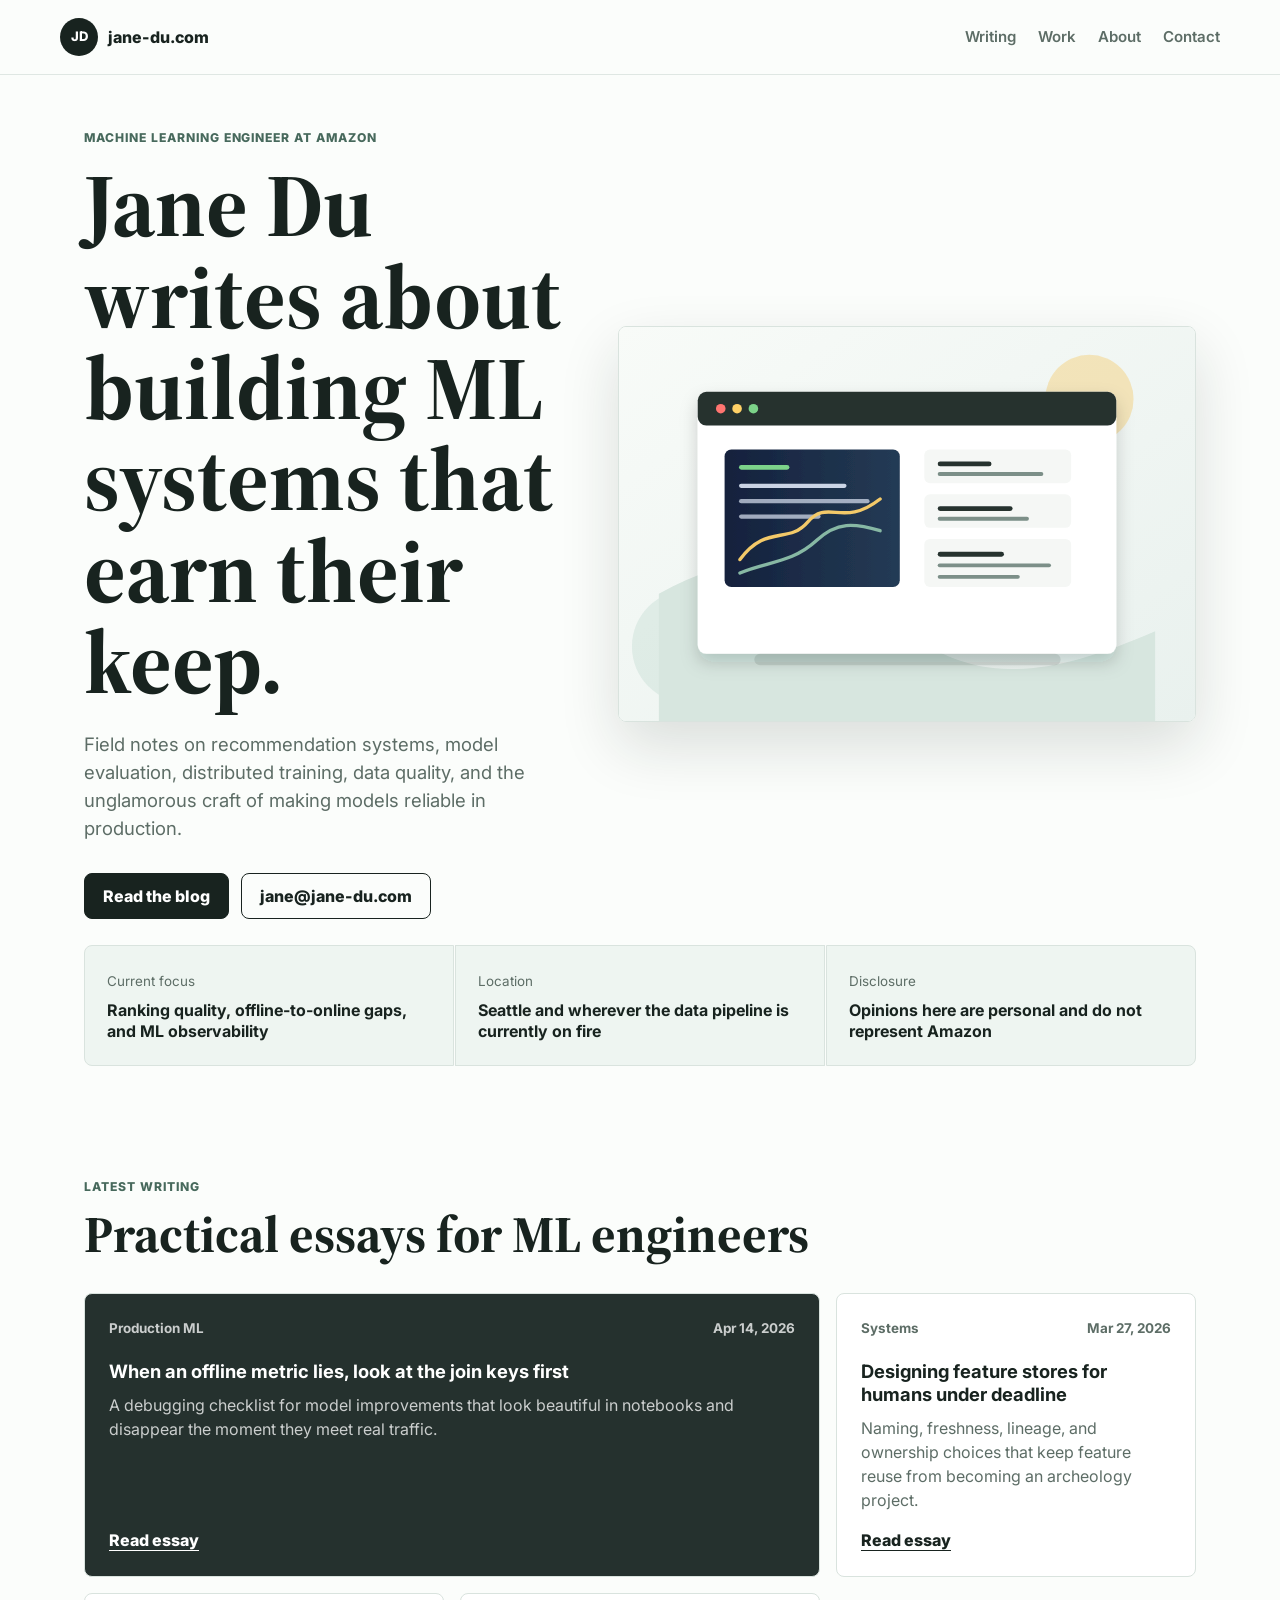
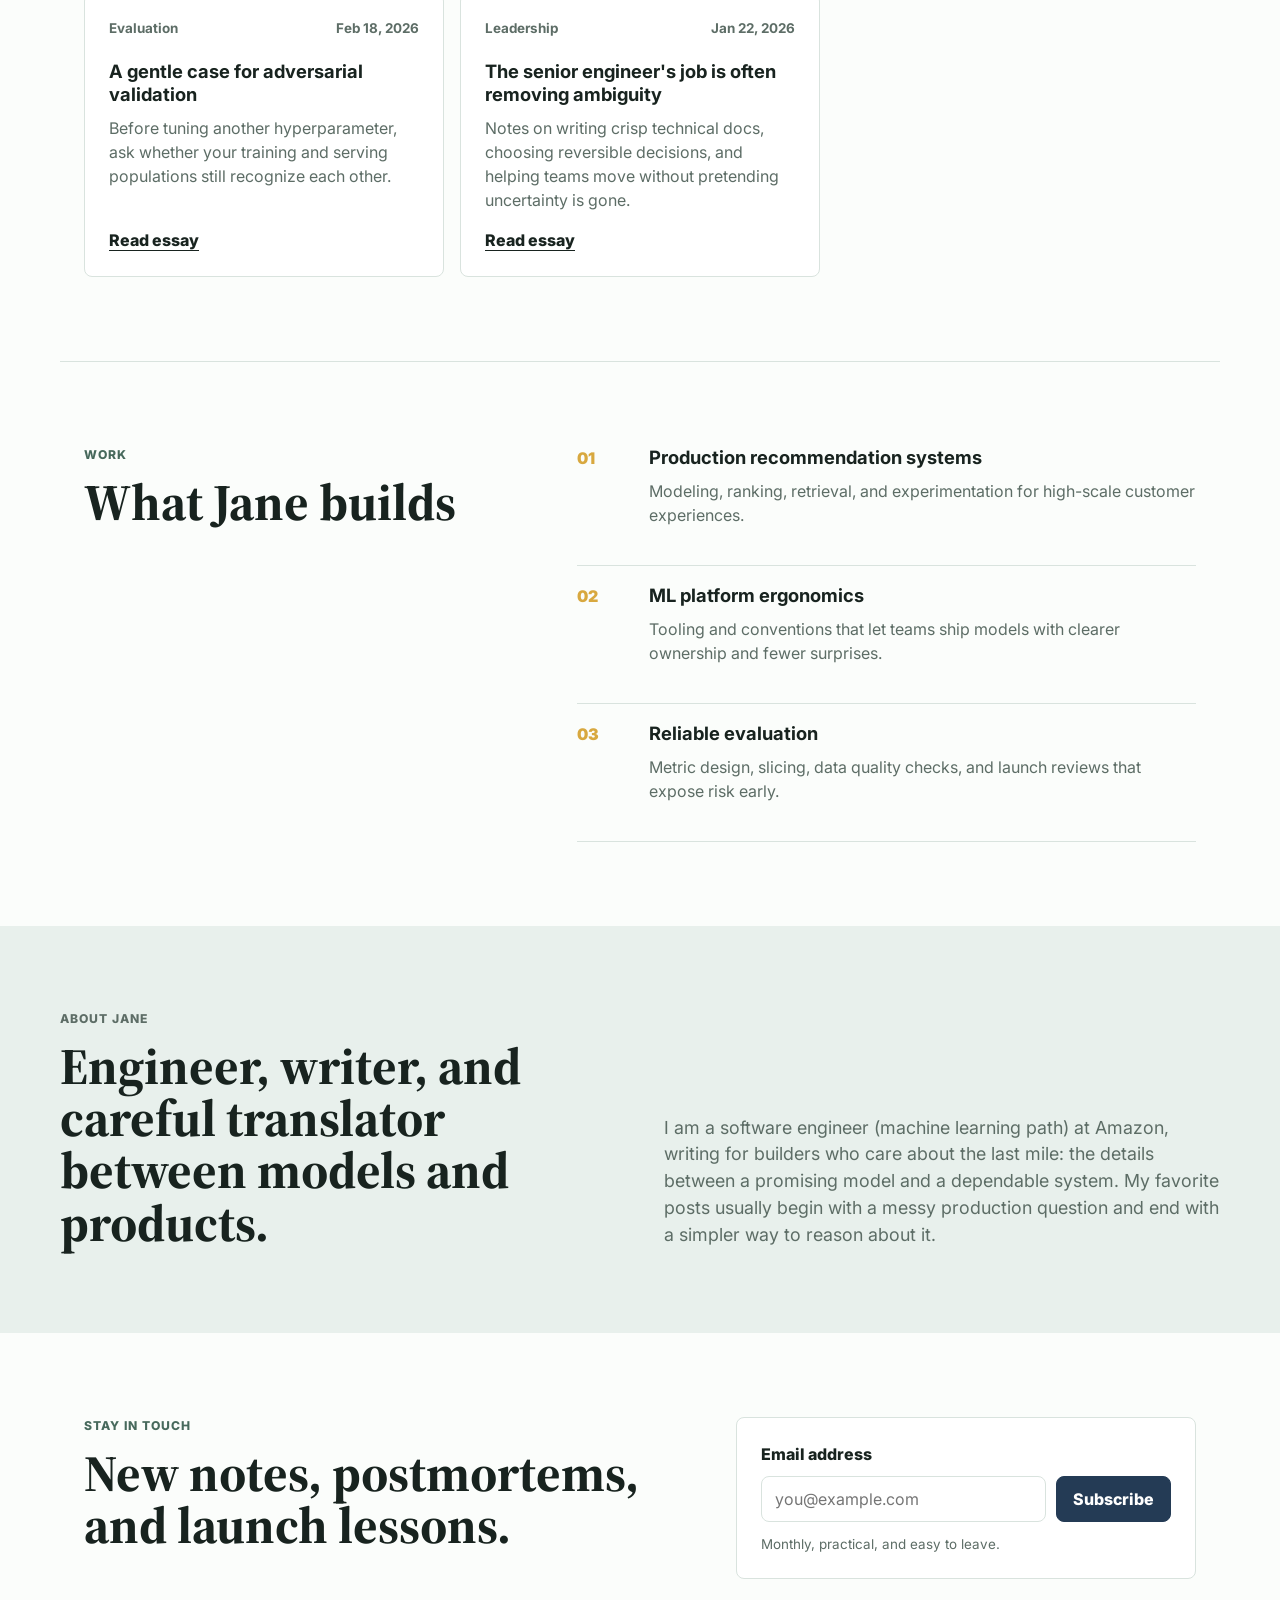
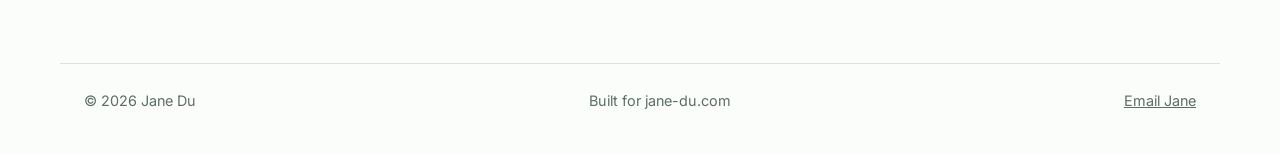
==== index.html @ 2779fc5e "Create Jane Du personal website" ====
<!doctype html>
<html lang="en">
  <head>
    <meta charset="utf-8" />
    <meta name="viewport" content="width=device-width, initial-scale=1" />
    <title>Jane Du | Machine Learning Engineering Notes</title>
    <meta
      name="description"
      content="Jane Du's personal website and blog on machine learning engineering, production systems, and applied AI at Amazon."
    />
    <link rel="preconnect" href="https://fonts.googleapis.com" />
    <link rel="preconnect" href="https://fonts.gstatic.com" crossorigin />
    <link
      href="https://fonts.googleapis.com/css2?family=Inter:wght@400;500;600;700;800&family=Source+Serif+4:opsz,wght@8..60,500;8..60,700&display=swap"
      rel="stylesheet"
    />
    <link rel="stylesheet" href="styles.css" />
  </head>
  <body>
    <header class="site-header">
      <a class="brand" href="index.html" aria-label="jane-du.com home">
        <span class="brand-mark">JD</span>
        <span>jane-du.com</span>
      </a>
      <nav class="site-nav" aria-label="Primary navigation">
        <a href="writing.html">Writing</a>
        <a href="work.html">Work</a>
        <a href="about.html">About</a>
        <a href="#contact">Contact</a>
      </nav>
    </header>

    <main id="top">
      <section class="hero">
        <div class="hero-copy">
          <p class="eyebrow">Machine learning engineer at Amazon</p>
          <h1>Jane Du writes about building ML systems that earn their keep.</h1>
          <p class="lede">
            Field notes on recommendation systems, model evaluation, distributed training,
            data quality, and the unglamorous craft of making models reliable in production.
          </p>
          <div class="hero-actions" aria-label="Primary actions">
            <a class="button primary" href="writing.html">Read the blog</a>
            <a class="button secondary" href="mailto:jane@jane-du.com">jane@jane-du.com</a>
          </div>
        </div>
        <figure class="hero-visual" aria-label="Machine learning workspace">
          <img src="assets/profile-lab.svg" alt="Illustrated machine learning workspace with charts and code" />
        </figure>
      </section>

      <section class="status-strip" aria-label="Current focus areas">
        <article>
          <span>Current focus</span>
          <strong>Ranking quality, offline-to-online gaps, and ML observability</strong>
        </article>
        <article>
          <span>Location</span>
          <strong>Seattle and wherever the data pipeline is currently on fire</strong>
        </article>
        <article>
          <span>Disclosure</span>
          <strong>Opinions here are personal and do not represent Amazon</strong>
        </article>
      </section>

      <section id="writing" class="section">
        <div class="section-heading">
          <p class="eyebrow">Latest writing</p>
          <h2>Practical essays for ML engineers</h2>
        </div>
        <div class="post-grid">
          <article class="post-card featured">
            <div class="post-meta">
              <span>Production ML</span>
              <time datetime="2026-04-14">Apr 14, 2026</time>
            </div>
            <h3>When an offline metric lies, look at the join keys first</h3>
            <p>
              A debugging checklist for model improvements that look beautiful in notebooks
              and disappear the moment they meet real traffic.
            </p>
            <a href="posts/offline-metric-join-keys.html" aria-label="Read When an offline metric lies, look at the join keys first">Read essay</a>
          </article>
          <article class="post-card">
            <div class="post-meta">
              <span>Systems</span>
              <time datetime="2026-03-27">Mar 27, 2026</time>
            </div>
            <h3>Designing feature stores for humans under deadline</h3>
            <p>
              Naming, freshness, lineage, and ownership choices that keep feature reuse from
              becoming an archeology project.
            </p>
            <a href="posts/feature-stores-for-humans.html">Read essay</a>
          </article>
          <article class="post-card">
            <div class="post-meta">
              <span>Evaluation</span>
              <time datetime="2026-02-18">Feb 18, 2026</time>
            </div>
            <h3>A gentle case for adversarial validation</h3>
            <p>
              Before tuning another hyperparameter, ask whether your training and serving
              populations still recognize each other.
            </p>
            <a href="posts/adversarial-validation.html">Read essay</a>
          </article>
          <article class="post-card">
            <div class="post-meta">
              <span>Leadership</span>
              <time datetime="2026-01-22">Jan 22, 2026</time>
            </div>
            <h3>The senior engineer's job is often removing ambiguity</h3>
            <p>
              Notes on writing crisp technical docs, choosing reversible decisions, and
              helping teams move without pretending uncertainty is gone.
            </p>
            <a href="posts/removing-ambiguity.html">Read essay</a>
          </article>
        </div>
      </section>

      <section id="work" class="section split">
        <div class="section-heading">
          <p class="eyebrow">Work</p>
          <h2>What Jane builds</h2>
        </div>
        <div class="work-list">
          <article>
            <span>01</span>
            <div>
              <h3>Production recommendation systems</h3>
              <p>Modeling, ranking, retrieval, and experimentation for high-scale customer experiences.</p>
            </div>
          </article>
          <article>
            <span>02</span>
            <div>
              <h3>ML platform ergonomics</h3>
              <p>Tooling and conventions that let teams ship models with clearer ownership and fewer surprises.</p>
            </div>
          </article>
          <article>
            <span>03</span>
            <div>
              <h3>Reliable evaluation</h3>
              <p>Metric design, slicing, data quality checks, and launch reviews that expose risk early.</p>
            </div>
          </article>
        </div>
      </section>

      <section id="about" class="section about-band">
        <div>
          <p class="eyebrow">About Jane</p>
          <h2>Engineer, writer, and careful translator between models and products.</h2>
        </div>
        <p>
          I am a software engineer (machine learning path) at Amazon, writing for builders
          who care about the last mile: the details between a promising model and a
          dependable system. My favorite posts usually begin with a messy production
          question and end with a simpler way to reason about it.
        </p>
      </section>

      <section id="contact" class="section contact-section">
        <div>
          <p class="eyebrow">Stay in touch</p>
          <h2>New notes, postmortems, and launch lessons.</h2>
        </div>
        <form class="subscribe-form" aria-label="Subscribe to Jane Du's blog">
          <label for="email">Email address</label>
          <div>
            <input id="email" name="email" type="email" placeholder="you@example.com" required />
            <button type="submit">Subscribe</button>
          </div>
          <p class="form-note">Monthly, practical, and easy to leave.</p>
        </form>
      </section>
    </main>

    <footer class="site-footer">
      <span>&copy; 2026 Jane Du</span>
      <span>Built for jane-du.com</span>
      <a href="mailto:jane@jane-du.com">Email Jane</a>
    </footer>

    <script src="script.js"></script>
  </body>
</html>
---- styles.css ----
:root {
  --ink: #18231f;
  --muted: #5d6d66;
  --line: #d9e3de;
  --paper: #fbfdfb;
  --soft: #eef5f1;
  --mint: #87b8a4;
  --gold: #d8a83f;
  --blue: #243b55;
  --white: #ffffff;
  --max: 1160px;
}

* {
  box-sizing: border-box;
}

html {
  scroll-behavior: smooth;
}

body {
  margin: 0;
  color: var(--ink);
  background: var(--paper);
  font-family: "Inter", system-ui, -apple-system, BlinkMacSystemFont, "Segoe UI", sans-serif;
  line-height: 1.5;
}

a {
  color: inherit;
}

.site-header {
  position: sticky;
  top: 0;
  z-index: 10;
  display: flex;
  align-items: center;
  justify-content: space-between;
  gap: 24px;
  padding: 18px max(24px, calc((100vw - var(--max)) / 2));
  background: rgba(251, 253, 251, 0.9);
  border-bottom: 1px solid rgba(217, 227, 222, 0.8);
  backdrop-filter: blur(16px);
}

.brand,
.site-nav,
.hero-actions,
.post-meta,
.site-footer {
  display: flex;
  align-items: center;
}

.brand {
  gap: 10px;
  font-weight: 800;
  text-decoration: none;
}

.brand-mark {
  display: grid;
  width: 38px;
  height: 38px;
  place-items: center;
  border-radius: 50%;
  color: var(--white);
  background: var(--ink);
  font-size: 0.82rem;
}

.site-nav {
  gap: 22px;
  color: var(--muted);
  font-size: 0.94rem;
  font-weight: 600;
}

.site-nav a {
  text-decoration: none;
}

.site-nav a:hover {
  color: var(--ink);
}

.site-nav a.active {
  color: var(--ink);
}

.hero {
  display: grid;
  grid-template-columns: minmax(0, 0.92fr) minmax(360px, 1.08fr);
  gap: 42px;
  align-items: center;
  max-width: var(--max);
  min-height: calc(100vh - 72px);
  margin: 0 auto;
  padding: 54px 24px 42px;
}

.eyebrow {
  margin: 0 0 12px;
  color: #47695c;
  font-size: 0.76rem;
  font-weight: 800;
  letter-spacing: 0.08em;
  text-transform: uppercase;
}

h1,
h2,
h3,
p {
  margin-top: 0;
}

h1,
h2 {
  font-family: "Source Serif 4", Georgia, serif;
  line-height: 1.02;
}

h1 {
  max-width: 780px;
  margin-bottom: 24px;
  font-size: clamp(3.2rem, 7vw, 6.8rem);
}

h2 {
  margin-bottom: 0;
  font-size: clamp(2.1rem, 4vw, 4.3rem);
}

h3 {
  margin-bottom: 10px;
  font-size: 1.15rem;
  line-height: 1.25;
}

.lede {
  max-width: 650px;
  color: var(--muted);
  font-size: 1.16rem;
}

.hero-actions {
  flex-wrap: wrap;
  gap: 12px;
  margin-top: 30px;
}

.button {
  display: inline-flex;
  align-items: center;
  justify-content: center;
  min-height: 46px;
  padding: 0 18px;
  border: 1px solid var(--ink);
  border-radius: 8px;
  font-weight: 800;
  text-decoration: none;
}

.button.primary {
  color: var(--white);
  background: var(--ink);
}

.button.secondary {
  color: var(--ink);
  background: transparent;
}

.hero-visual {
  margin: 0;
}

.hero-visual img {
  display: block;
  width: 100%;
  border: 1px solid var(--line);
  border-radius: 8px;
  box-shadow: 0 24px 60px rgba(24, 35, 31, 0.14);
}

.status-strip {
  display: grid;
  grid-template-columns: repeat(3, 1fr);
  max-width: var(--max);
  margin: -16px auto 28px;
  padding: 0 24px;
  gap: 1px;
}

.status-strip article {
  min-height: 112px;
  padding: 22px;
  background: var(--soft);
  border: 1px solid var(--line);
}

.status-strip article:first-child {
  border-radius: 8px 0 0 8px;
}

.status-strip article:last-child {
  border-radius: 0 8px 8px 0;
}

.status-strip span,
.post-meta,
.form-note {
  color: var(--muted);
  font-size: 0.84rem;
}

.status-strip strong {
  display: block;
  margin-top: 8px;
  line-height: 1.35;
}

.section {
  max-width: var(--max);
  margin: 0 auto;
  padding: 84px 24px;
}

.section-heading {
  max-width: 760px;
  margin-bottom: 32px;
}

.post-grid {
  display: grid;
  grid-template-columns: repeat(3, 1fr);
  gap: 16px;
}

.post-card {
  display: flex;
  min-height: 270px;
  flex-direction: column;
  padding: 24px;
  background: var(--white);
  border: 1px solid var(--line);
  border-radius: 8px;
}

.post-card.featured {
  grid-column: span 2;
  background: #25312e;
  color: var(--white);
}

.post-card p {
  color: var(--muted);
}

.post-card.featured p,
.post-card.featured .post-meta {
  color: rgba(255, 255, 255, 0.76);
}

.post-meta {
  justify-content: space-between;
  gap: 12px;
  margin-bottom: 22px;
  font-weight: 700;
}

.post-card a {
  margin-top: auto;
  color: inherit;
  font-weight: 800;
  text-underline-offset: 4px;
}

.split {
  display: grid;
  grid-template-columns: 0.72fr 1fr;
  gap: 48px;
  border-top: 1px solid var(--line);
}

.work-list {
  display: grid;
  gap: 18px;
}

.work-list article {
  display: grid;
  grid-template-columns: 54px 1fr;
  gap: 18px;
  padding-bottom: 22px;
  border-bottom: 1px solid var(--line);
}

.work-list span {
  color: var(--gold);
  font-weight: 900;
}

.work-list p,
.about-band p {
  color: var(--muted);
}

.about-band {
  display: grid;
  grid-template-columns: 1fr 1fr;
  gap: 48px;
  max-width: none;
  padding-right: max(24px, calc((100vw - var(--max)) / 2));
  padding-left: max(24px, calc((100vw - var(--max)) / 2));
  background: #e8f0ec;
}

.about-band > p {
  align-self: end;
  margin-bottom: 0;
  font-size: 1.12rem;
}

.contact-section {
  display: grid;
  grid-template-columns: 1fr minmax(320px, 460px);
  gap: 48px;
  align-items: start;
}

.subscribe-form {
  padding: 24px;
  background: var(--white);
  border: 1px solid var(--line);
  border-radius: 8px;
}

.subscribe-form label {
  display: block;
  margin-bottom: 10px;
  font-weight: 800;
}

.subscribe-form div {
  display: flex;
  gap: 10px;
}

input,
button {
  min-height: 46px;
  border-radius: 8px;
  font: inherit;
}

input {
  min-width: 0;
  flex: 1;
  padding: 0 13px;
  border: 1px solid var(--line);
}

button {
  padding: 0 16px;
  color: var(--white);
  background: var(--blue);
  border: 1px solid var(--blue);
  font-weight: 800;
  cursor: pointer;
}

.form-note {
  margin: 12px 0 0;
}

.site-footer {
  justify-content: space-between;
  gap: 16px;
  max-width: var(--max);
  margin: 0 auto;
  padding: 26px 24px 42px;
  color: var(--muted);
  border-top: 1px solid var(--line);
  font-size: 0.9rem;
}

.article-page {
  max-width: 860px;
  margin: 0 auto;
  padding: 72px 24px 96px;
}

.article {
  padding-bottom: 54px;
}

.article h1 {
  margin-bottom: 18px;
  font-size: clamp(2.8rem, 6vw, 5.4rem);
}

.article h2 {
  margin: 42px 0 12px;
  font-size: clamp(1.55rem, 3vw, 2.4rem);
}

.article p {
  color: var(--muted);
  font-size: 1.08rem;
}

.article-lede {
  color: var(--ink) !important;
  font-size: 1.3rem !important;
}

.back-link {
  display: inline-block;
  margin-bottom: 34px;
  color: var(--muted);
  font-weight: 800;
  text-underline-offset: 4px;
}

.directory-page {
  max-width: var(--max);
  margin: 0 auto;
  padding: 76px 24px 104px;
}

.directory-hero {
  max-width: 820px;
  margin-bottom: 44px;
}

.directory-hero h1 {
  margin-bottom: 20px;
}

.content-list {
  display: grid;
  border-top: 1px solid var(--line);
}

.content-row {
  display: grid;
  grid-template-columns: minmax(150px, 0.35fr) minmax(220px, 0.8fr) minmax(280px, 1fr);
  gap: 24px;
  align-items: start;
  padding: 26px 0;
  border-bottom: 1px solid var(--line);
  text-decoration: none;
}

.content-row:hover strong {
  text-decoration: underline;
  text-underline-offset: 5px;
}

.content-kicker {
  color: var(--gold);
  font-size: 0.84rem;
  font-weight: 900;
}

.content-row strong {
  font-size: 1.16rem;
  line-height: 1.28;
}

.content-row span:last-child {
  color: var(--muted);
}

@media (max-width: 860px) {
  .site-header {
    position: static;
    align-items: flex-start;
    flex-direction: column;
  }

  .site-nav {
    width: 100%;
    justify-content: space-between;
    gap: 10px;
  }

  .hero,
  .split,
  .about-band,
  .contact-section {
    grid-template-columns: 1fr;
  }

  .hero {
    min-height: auto;
    padding-top: 38px;
  }

  .status-strip,
  .post-grid {
    grid-template-columns: 1fr;
  }

  .status-strip {
    margin-top: 0;
  }

  .status-strip article,
  .status-strip article:first-child,
  .status-strip article:last-child {
    border-radius: 8px;
  }

  .post-card.featured {
    grid-column: auto;
  }

  .content-row {
    grid-template-columns: 1fr;
    gap: 8px;
  }
}

@media (max-width: 560px) {
  .site-nav {
    flex-wrap: wrap;
    justify-content: flex-start;
  }

  h1 {
    font-size: 3rem;
  }

  .hero-actions,
  .subscribe-form div,
  .site-footer {
    align-items: stretch;
    flex-direction: column;
  }

  .button,
  button {
    width: 100%;
  }
}
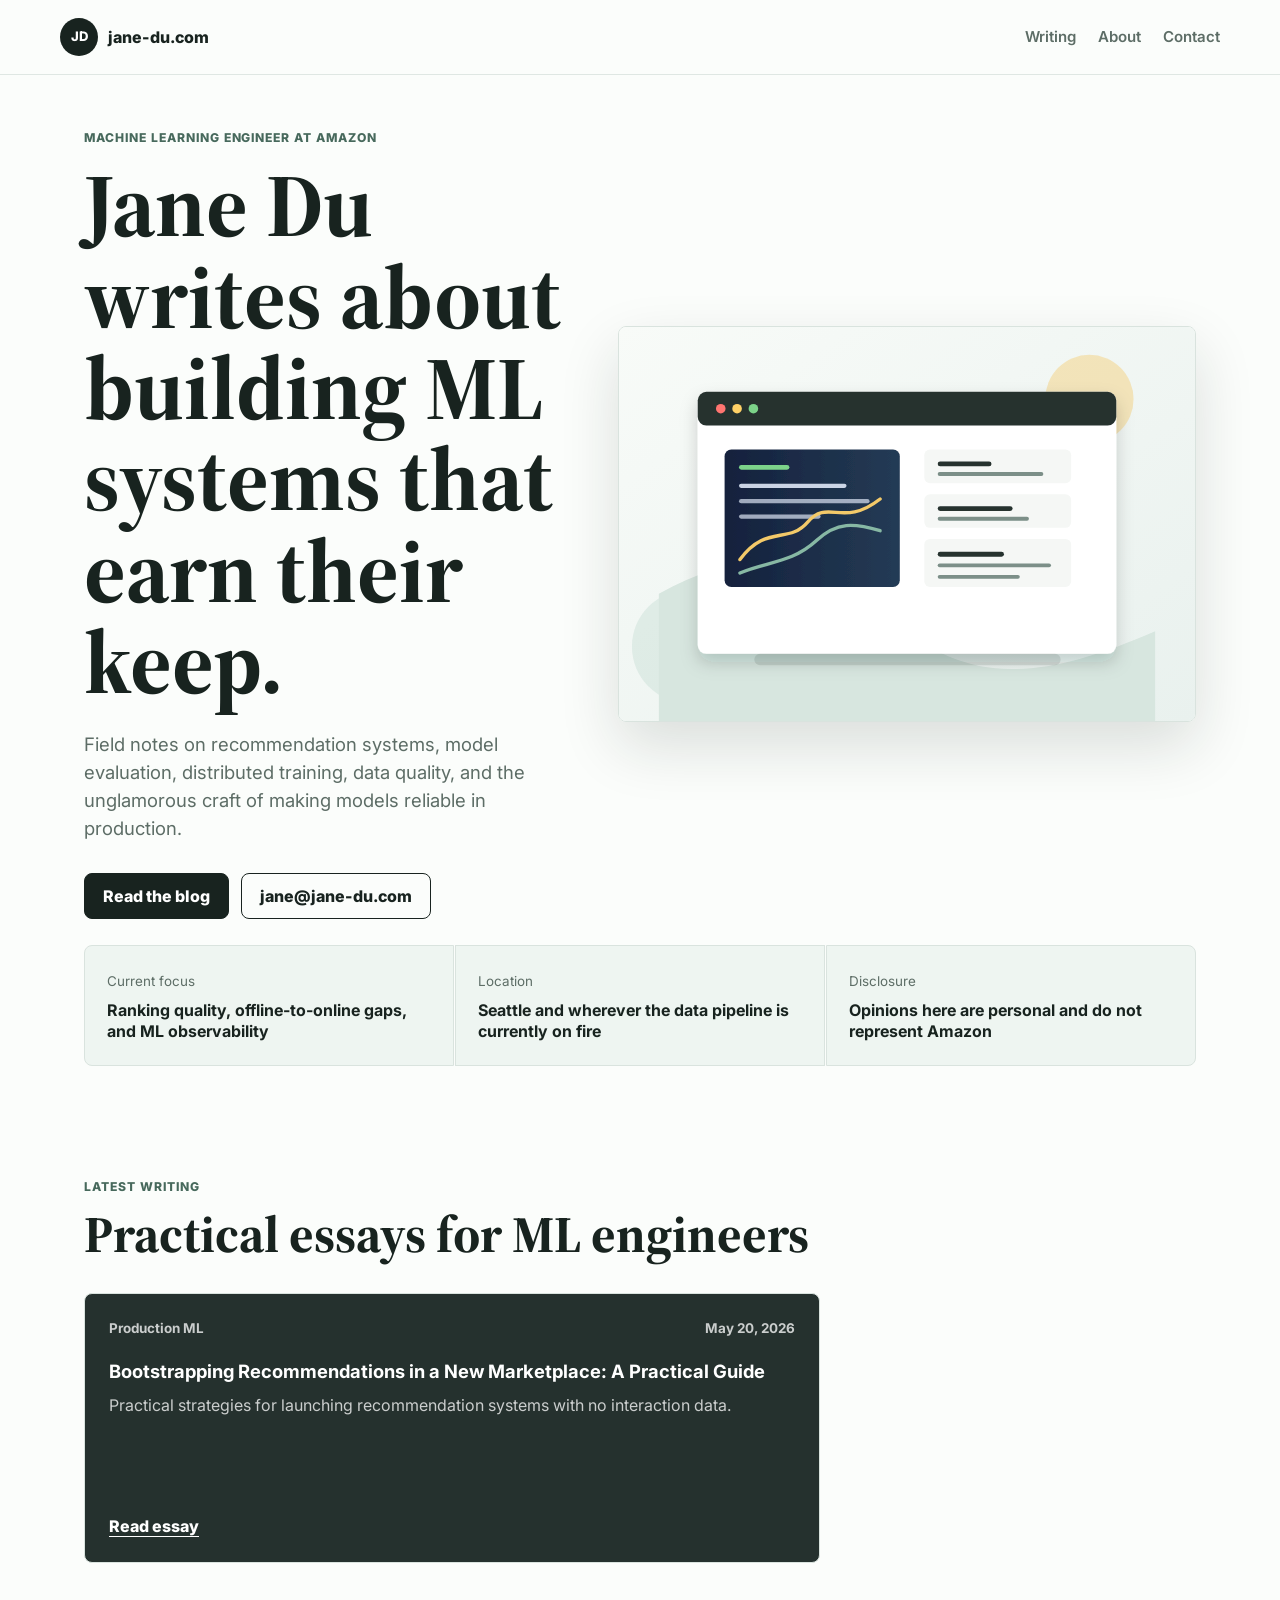
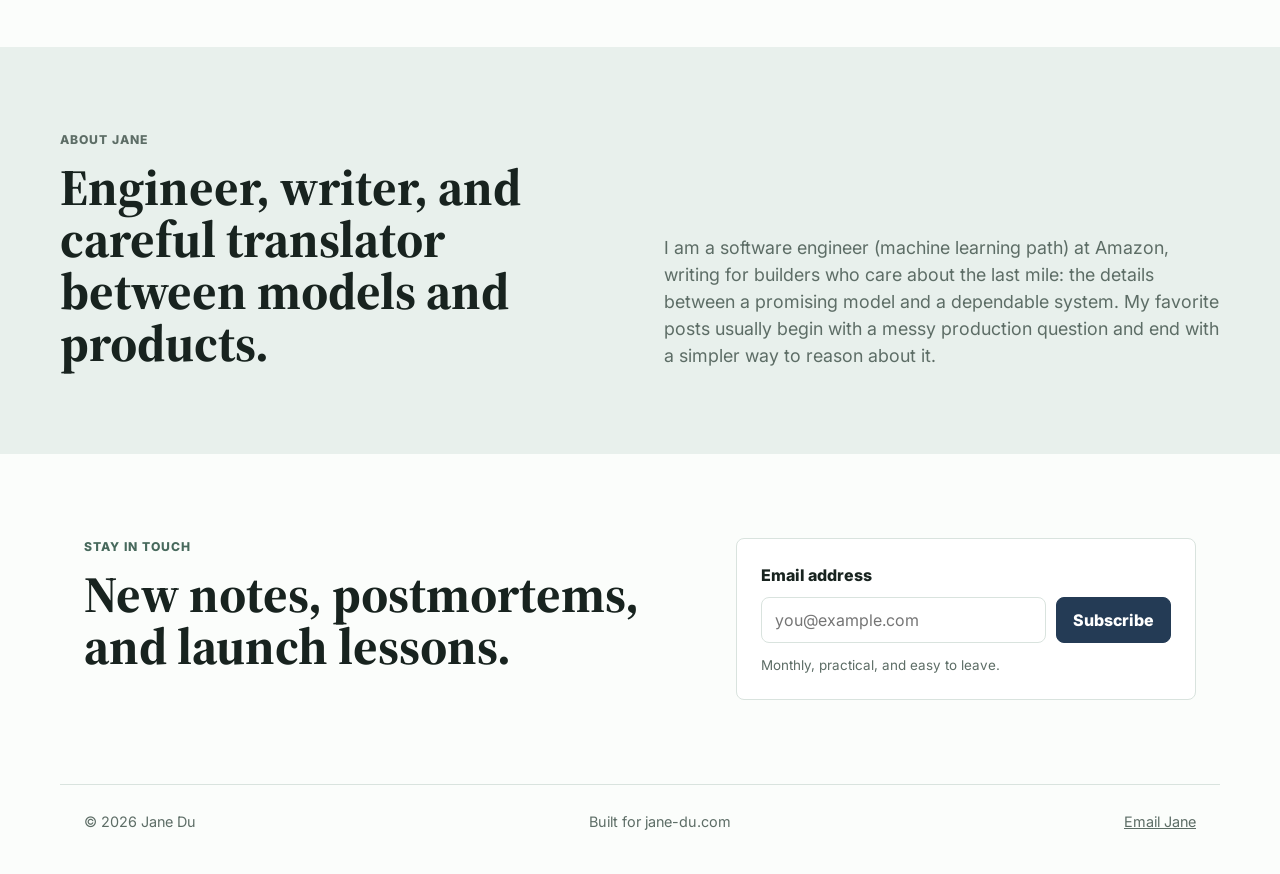
==== commit b7a13a20: "Add new blog: bootstrapping recommendations post" ====
--- a/index.html
+++ b/index.html
@@ -24,7 +24,6 @@
       </a>
       <nav class="site-nav" aria-label="Primary navigation">
         <a href="writing.html">Writing</a>
-        <a href="work.html">Work</a>
         <a href="about.html">About</a>
         <a href="#contact">Contact</a>
       </nav>
@@ -73,83 +72,17 @@
           <article class="post-card featured">
             <div class="post-meta">
               <span>Production ML</span>
-              <time datetime="2026-04-14">Apr 14, 2026</time>
+              <time datetime="2026-05-20">May 20, 2026</time>
             </div>
-            <h3>When an offline metric lies, look at the join keys first</h3>
+            <h3>Bootstrapping Recommendations in a New Marketplace: A Practical Guide</h3>
             <p>
-              A debugging checklist for model improvements that look beautiful in notebooks
-              and disappear the moment they meet real traffic.
+              Practical strategies for launching recommendation systems with no interaction data.
             </p>
-            <a href="posts/offline-metric-join-keys.html" aria-label="Read When an offline metric lies, look at the join keys first">Read essay</a>
-          </article>
-          <article class="post-card">
-            <div class="post-meta">
-              <span>Systems</span>
-              <time datetime="2026-03-27">Mar 27, 2026</time>
-            </div>
-            <h3>Designing feature stores for humans under deadline</h3>
-            <p>
-              Naming, freshness, lineage, and ownership choices that keep feature reuse from
-              becoming an archeology project.
-            </p>
-            <a href="posts/feature-stores-for-humans.html">Read essay</a>
-          </article>
-          <article class="post-card">
-            <div class="post-meta">
-              <span>Evaluation</span>
-              <time datetime="2026-02-18">Feb 18, 2026</time>
-            </div>
-            <h3>A gentle case for adversarial validation</h3>
-            <p>
-              Before tuning another hyperparameter, ask whether your training and serving
-              populations still recognize each other.
-            </p>
-            <a href="posts/adversarial-validation.html">Read essay</a>
-          </article>
-          <article class="post-card">
-            <div class="post-meta">
-              <span>Leadership</span>
-              <time datetime="2026-01-22">Jan 22, 2026</time>
-            </div>
-            <h3>The senior engineer's job is often removing ambiguity</h3>
-            <p>
-              Notes on writing crisp technical docs, choosing reversible decisions, and
-              helping teams move without pretending uncertainty is gone.
-            </p>
-            <a href="posts/removing-ambiguity.html">Read essay</a>
+            <a href="posts/bootstrapping-recommendations-new-marketplace.html">Read essay</a>
           </article>
         </div>
       </section>
 
-      <section id="work" class="section split">
-        <div class="section-heading">
-          <p class="eyebrow">Work</p>
-          <h2>What Jane builds</h2>
-        </div>
-        <div class="work-list">
-          <article>
-            <span>01</span>
-            <div>
-              <h3>Production recommendation systems</h3>
-              <p>Modeling, ranking, retrieval, and experimentation for high-scale customer experiences.</p>
-            </div>
-          </article>
-          <article>
-            <span>02</span>
-            <div>
-              <h3>ML platform ergonomics</h3>
-              <p>Tooling and conventions that let teams ship models with clearer ownership and fewer surprises.</p>
-            </div>
-          </article>
-          <article>
-            <span>03</span>
-            <div>
-              <h3>Reliable evaluation</h3>
-              <p>Metric design, slicing, data quality checks, and launch reviews that expose risk early.</p>
-            </div>
-          </article>
-        </div>
-      </section>
 
       <section id="about" class="section about-band">
         <div>
--- a/styles.css
+++ b/styles.css
@@ -351,17 +351,30 @@
 }
 
 input,
-button {
+button,
+textarea {
   min-height: 46px;
   border-radius: 8px;
   font: inherit;
 }
 
-input {
+input,
+textarea {
   min-width: 0;
-  flex: 1;
   padding: 0 13px;
   border: 1px solid var(--line);
+}
+
+input {
+  flex: 1;
+}
+
+textarea {
+  width: 100%;
+  min-height: 220px;
+  padding-top: 12px;
+  line-height: 1.45;
+  resize: vertical;
 }
 
 button {
@@ -476,6 +489,71 @@
   color: var(--muted);
 }
 
+.new-blog-button {
+  margin-top: 24px;
+}
+
+.blog-editor,
+.draft-reader {
+  margin-bottom: 34px;
+  padding: 24px;
+  background: var(--white);
+  border: 1px solid var(--line);
+  border-radius: 8px;
+}
+
+.blog-form {
+  display: grid;
+  gap: 18px;
+}
+
+.blog-form label {
+  display: grid;
+  gap: 8px;
+  font-weight: 800;
+}
+
+.form-grid {
+  display: grid;
+  grid-template-columns: repeat(2, minmax(0, 1fr));
+  gap: 16px;
+}
+
+.editor-actions {
+  display: flex;
+  flex-wrap: wrap;
+  gap: 10px;
+}
+
+.draft-row {
+  width: 100%;
+  color: inherit;
+  background: transparent;
+  border: 0;
+  border-bottom: 1px solid var(--line);
+  border-radius: 0;
+  cursor: pointer;
+  font: inherit;
+  text-align: left;
+}
+
+.draft-row:first-child {
+  border-top: 1px solid var(--line);
+}
+
+.draft-reader h2 {
+  margin-bottom: 10px;
+}
+
+.draft-reader p {
+  color: var(--muted);
+}
+
+.draft-body {
+  margin-top: 24px;
+  white-space: pre-wrap;
+}
+
 @media (max-width: 860px) {
   .site-header {
     position: static;
@@ -524,6 +602,10 @@
     grid-template-columns: 1fr;
     gap: 8px;
   }
+
+  .form-grid {
+    grid-template-columns: 1fr;
+  }
 }
 
 @media (max-width: 560px) {
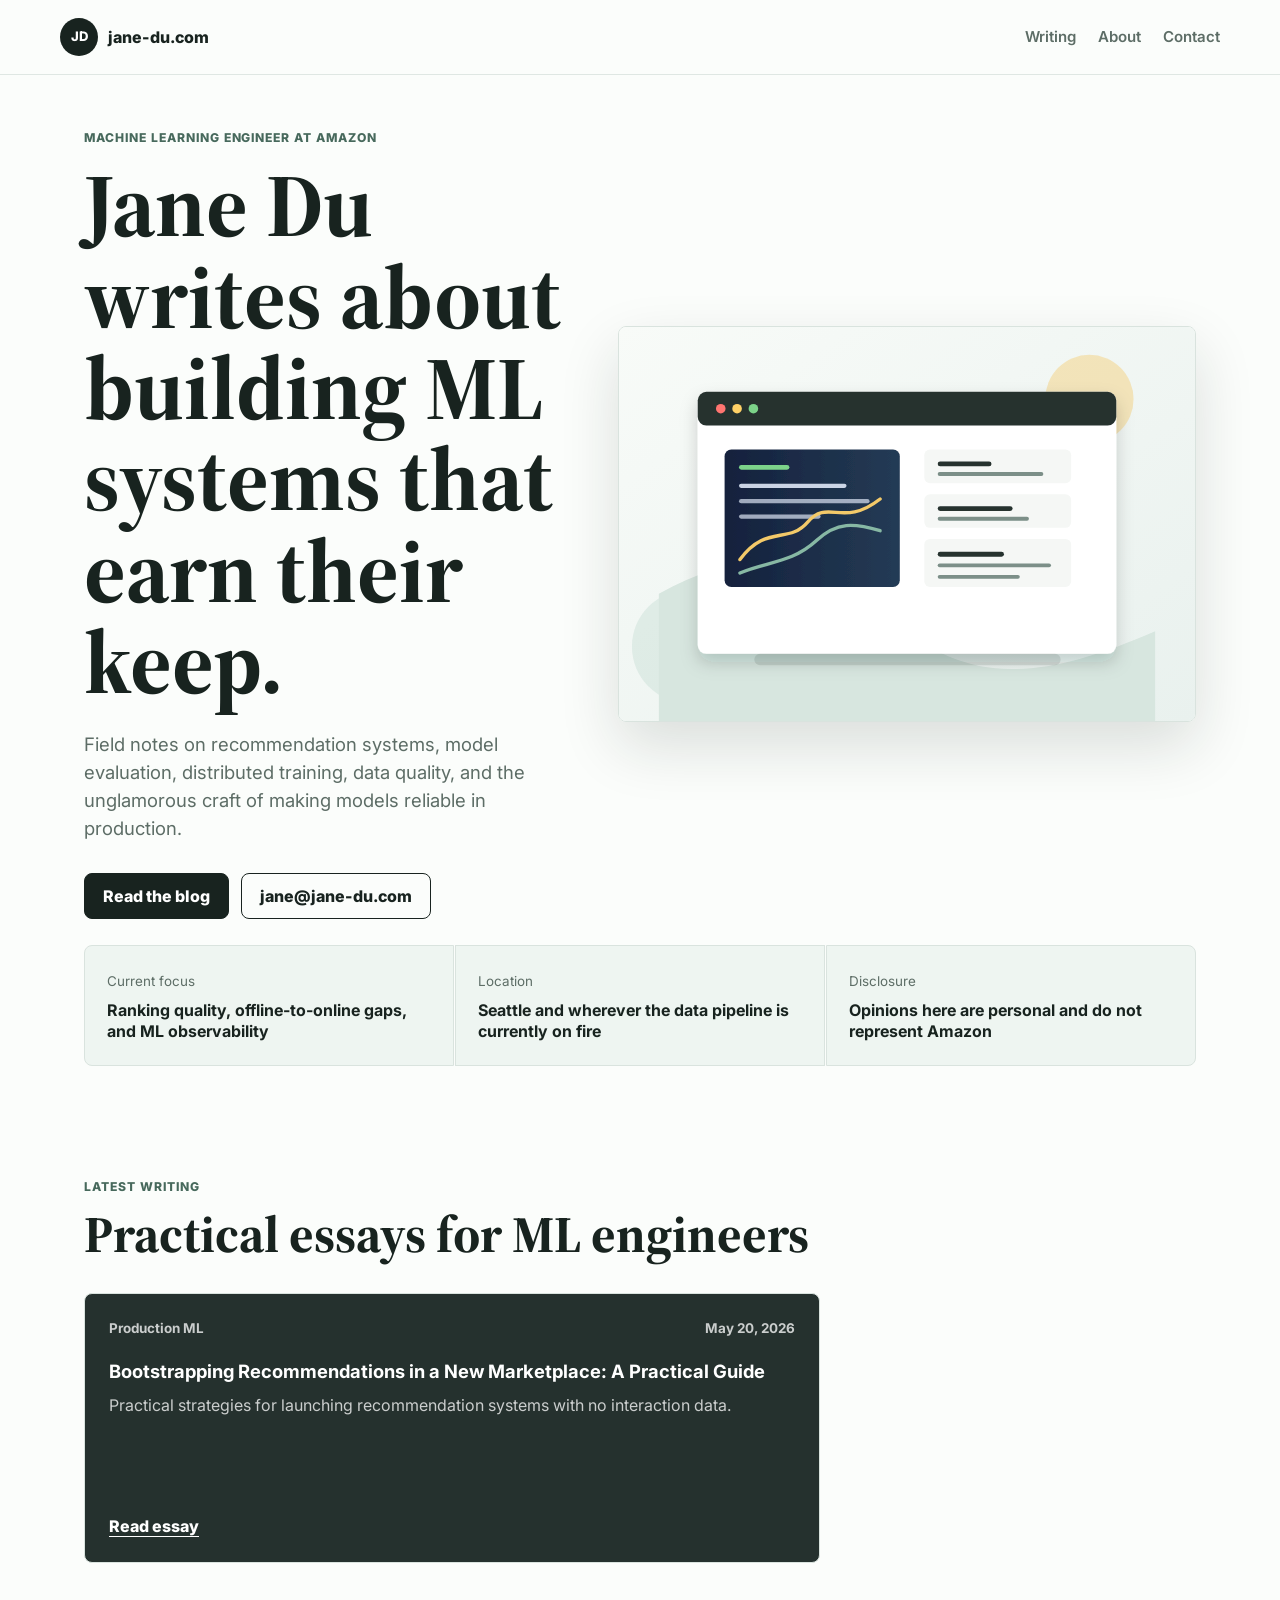
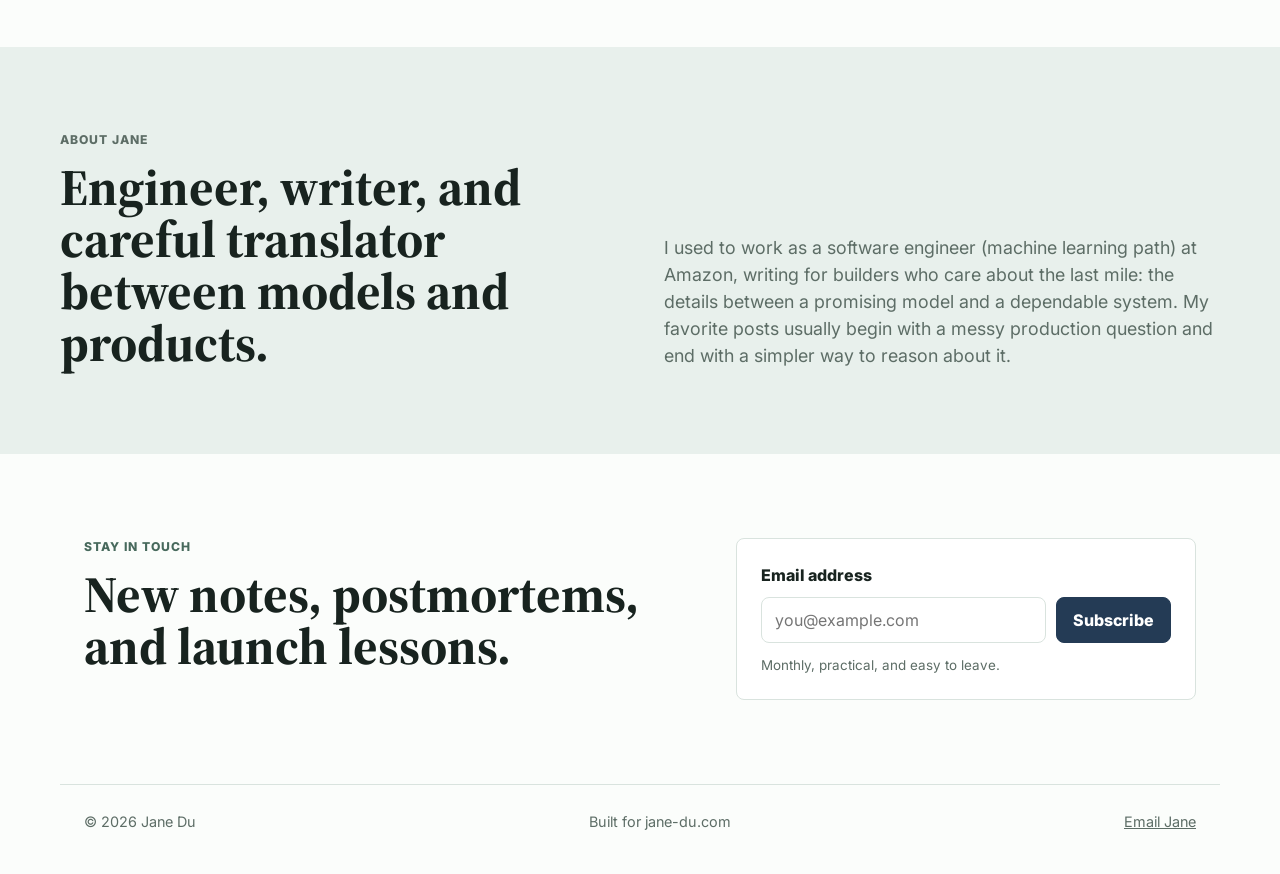
==== commit dcd0bb3e: "Update Amazon work phrasing to past tense" ====
--- a/index.html
+++ b/index.html
@@ -90,7 +90,7 @@
           <h2>Engineer, writer, and careful translator between models and products.</h2>
         </div>
         <p>
-          I am a software engineer (machine learning path) at Amazon, writing for builders
+          I used to work as a software engineer (machine learning path) at Amazon, writing for builders
           who care about the last mile: the details between a promising model and a
           dependable system. My favorite posts usually begin with a messy production
           question and end with a simpler way to reason about it.
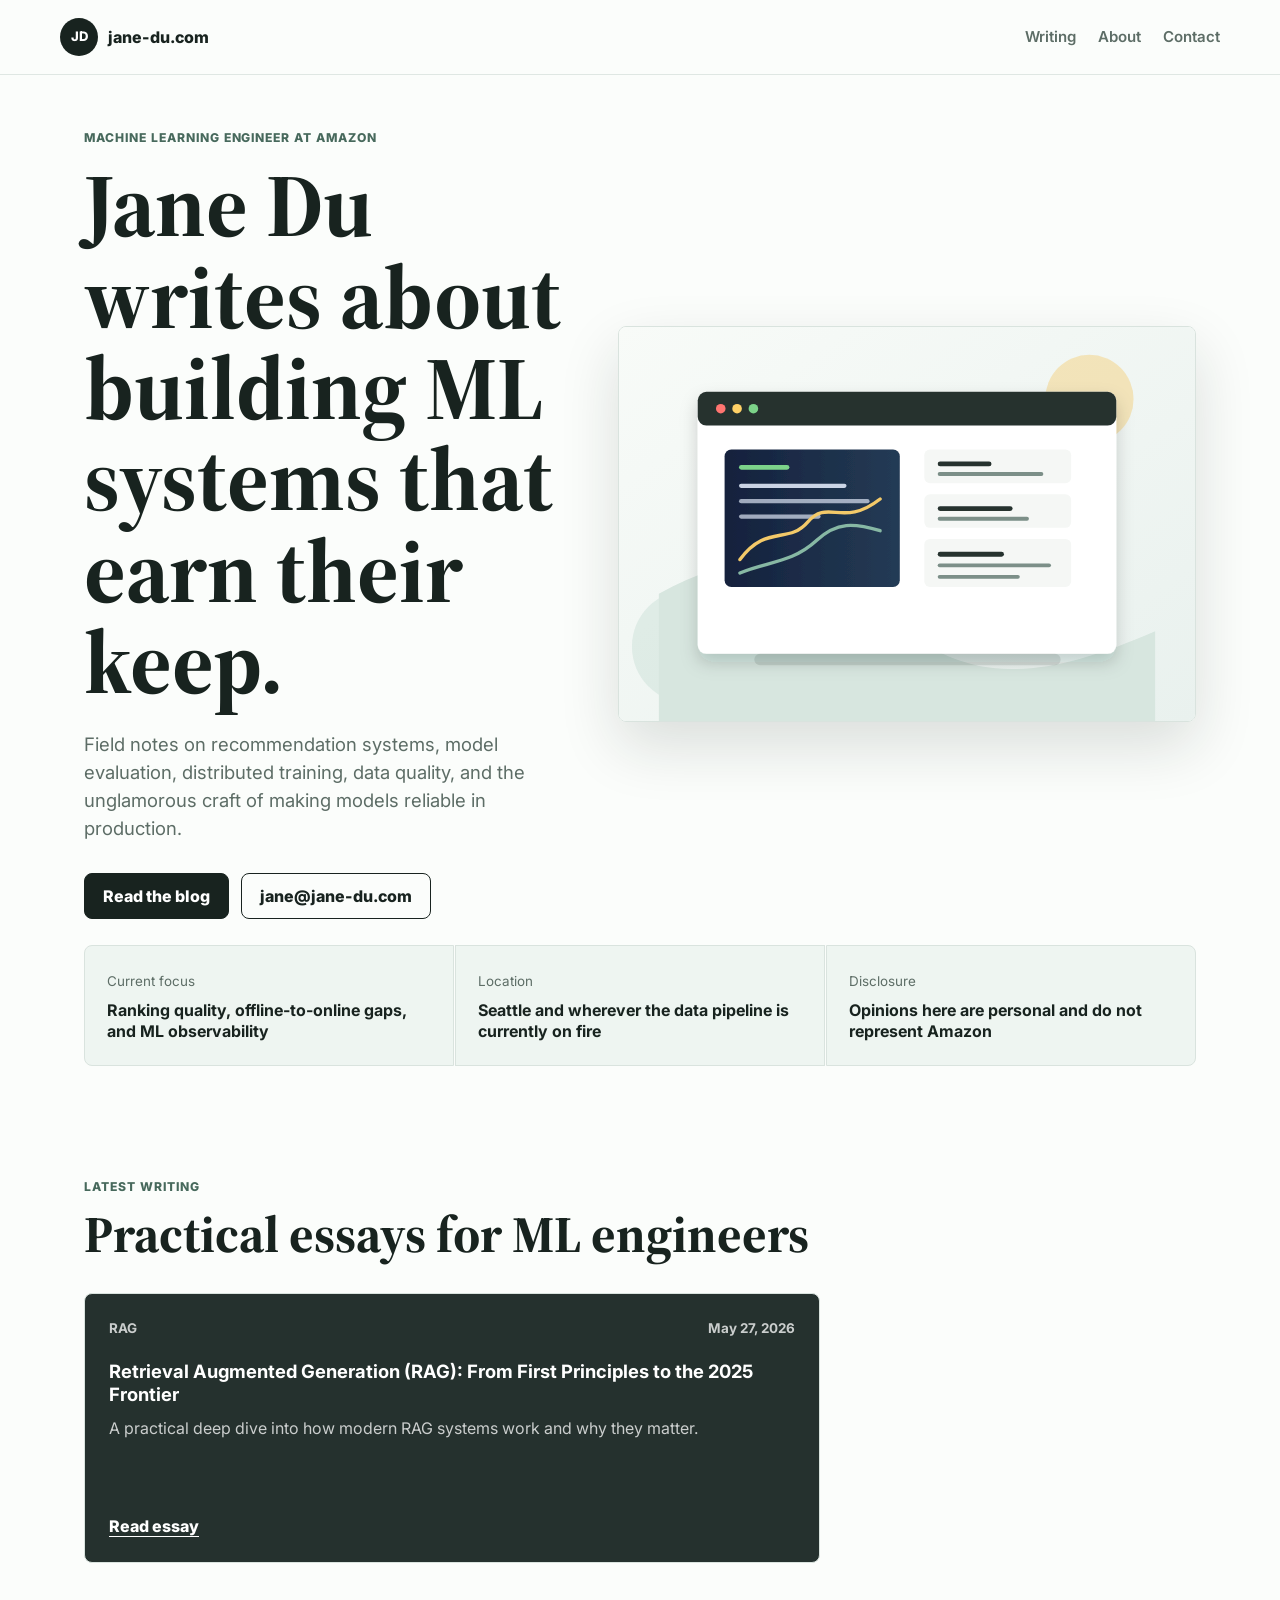
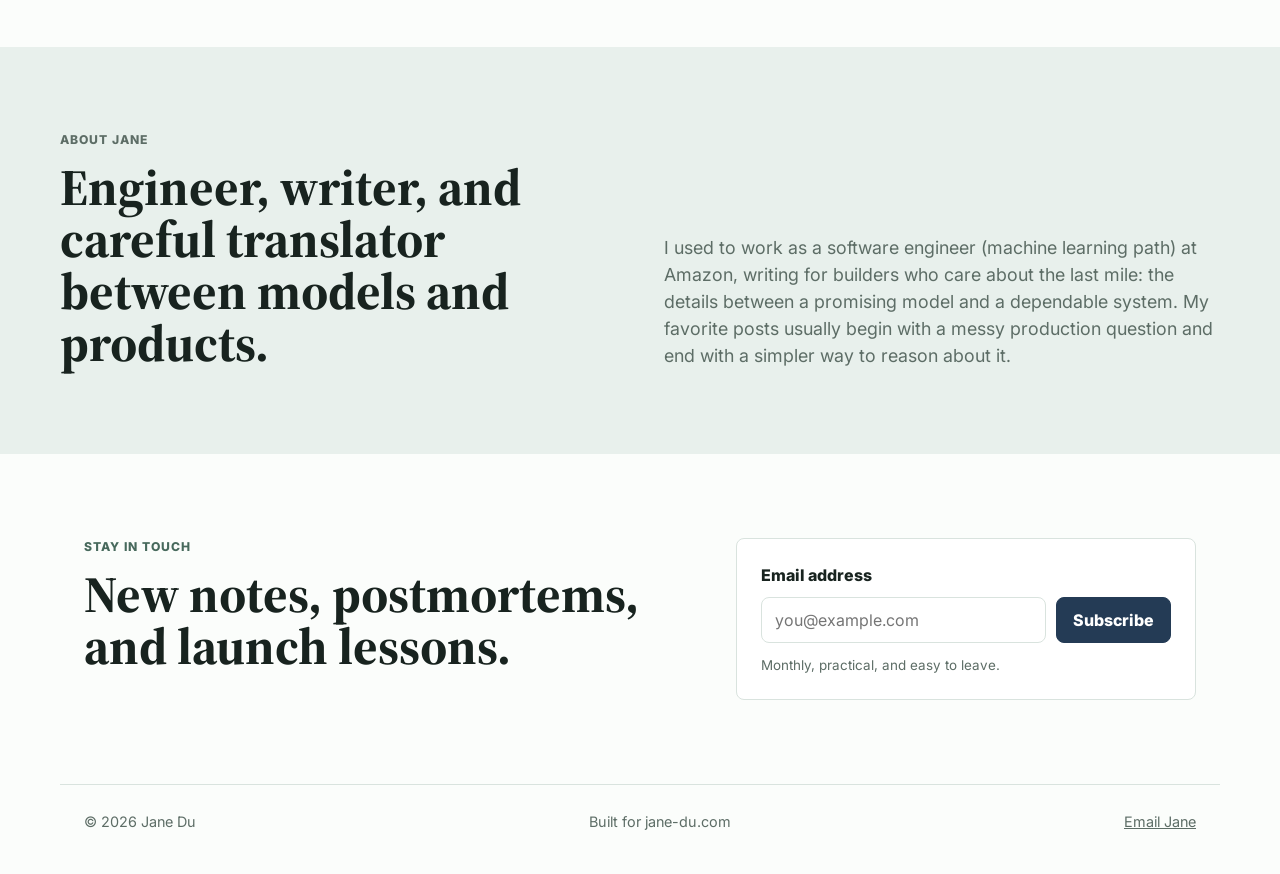
==== commit a9551f16: "Update homepage and writing list for latest RAG post" ====
--- a/index.html
+++ b/index.html
@@ -71,14 +71,14 @@
         <div class="post-grid">
           <article class="post-card featured">
             <div class="post-meta">
-              <span>Production ML</span>
-              <time datetime="2026-05-20">May 20, 2026</time>
+              <span>RAG</span>
+              <time datetime="2026-05-27">May 27, 2026</time>
             </div>
-            <h3>Bootstrapping Recommendations in a New Marketplace: A Practical Guide</h3>
+            <h3>Retrieval Augmented Generation (RAG): From First Principles to the 2025 Frontier</h3>
             <p>
-              Practical strategies for launching recommendation systems with no interaction data.
+              A practical deep dive into how modern RAG systems work and why they matter.
             </p>
-            <a href="posts/bootstrapping-recommendations-new-marketplace.html">Read essay</a>
+            <a href="posts/retrieval-augmented-generation-rag.html">Read essay</a>
           </article>
         </div>
       </section>
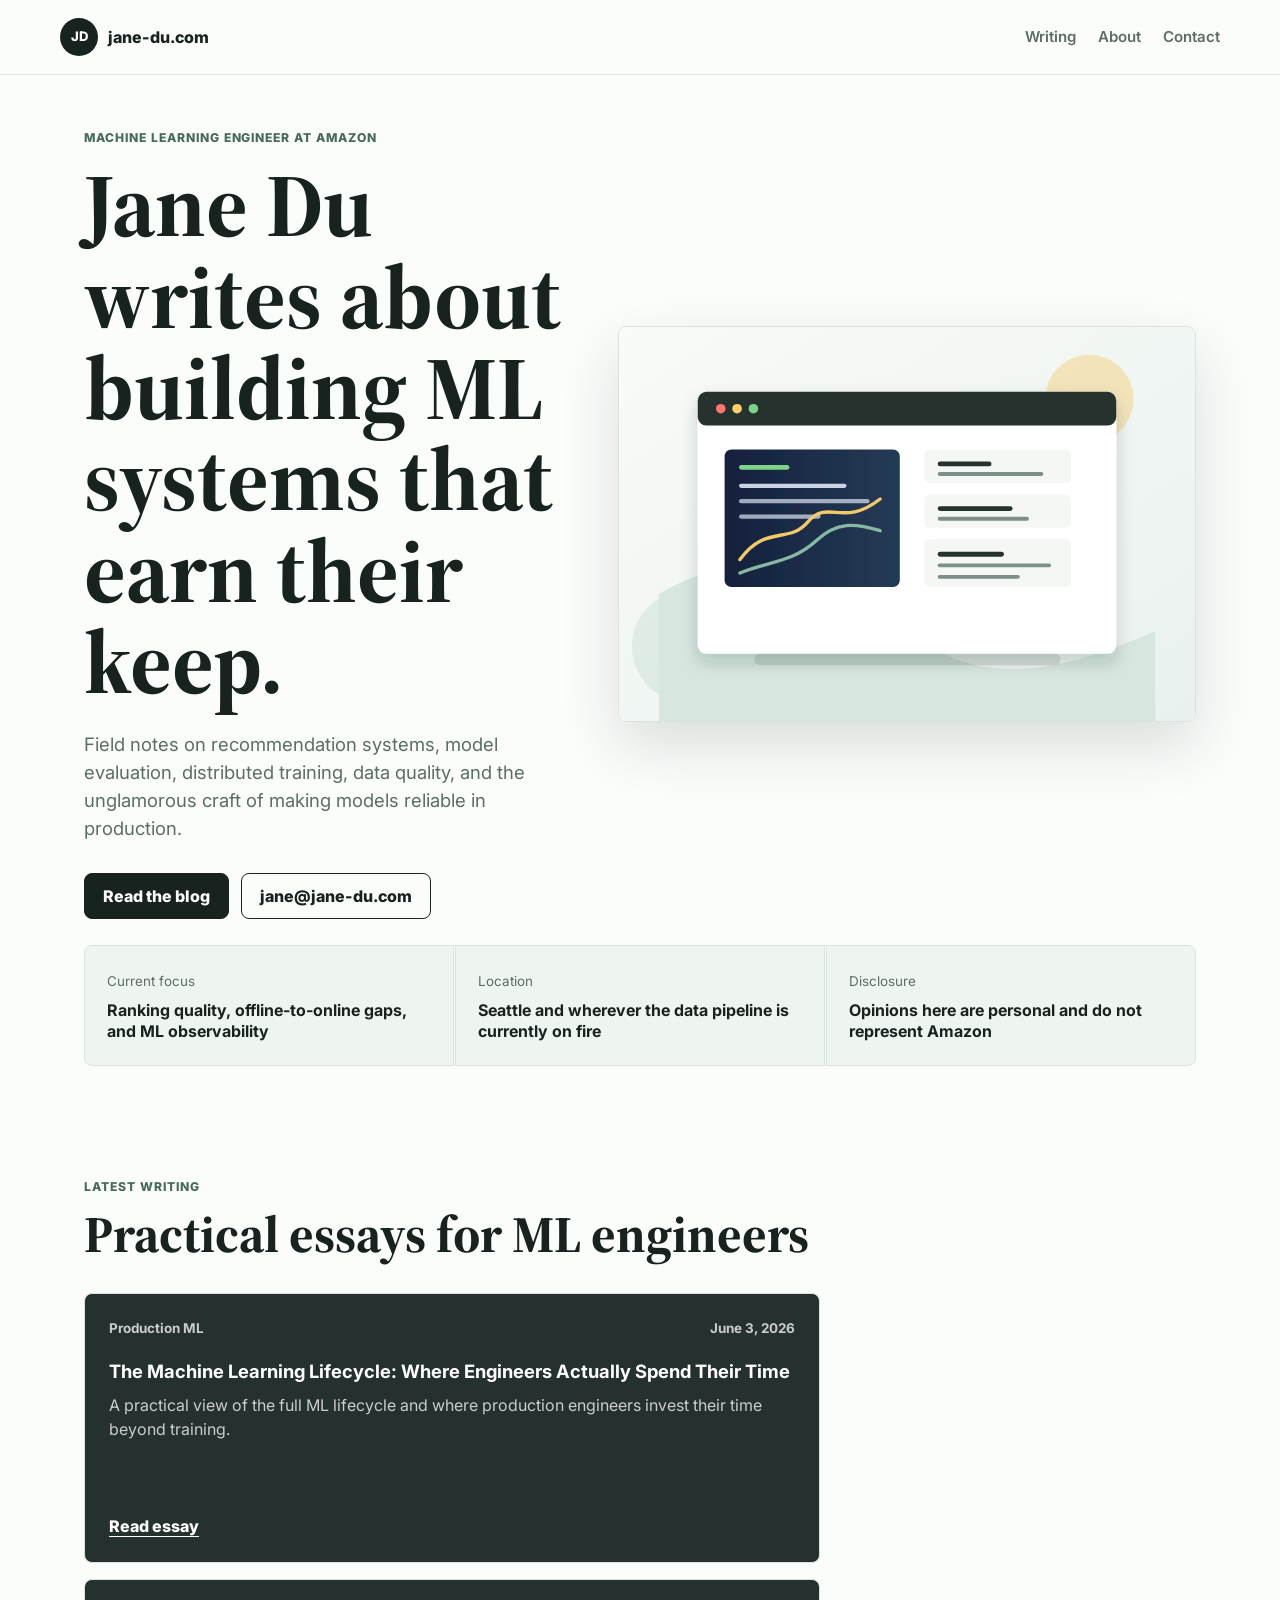
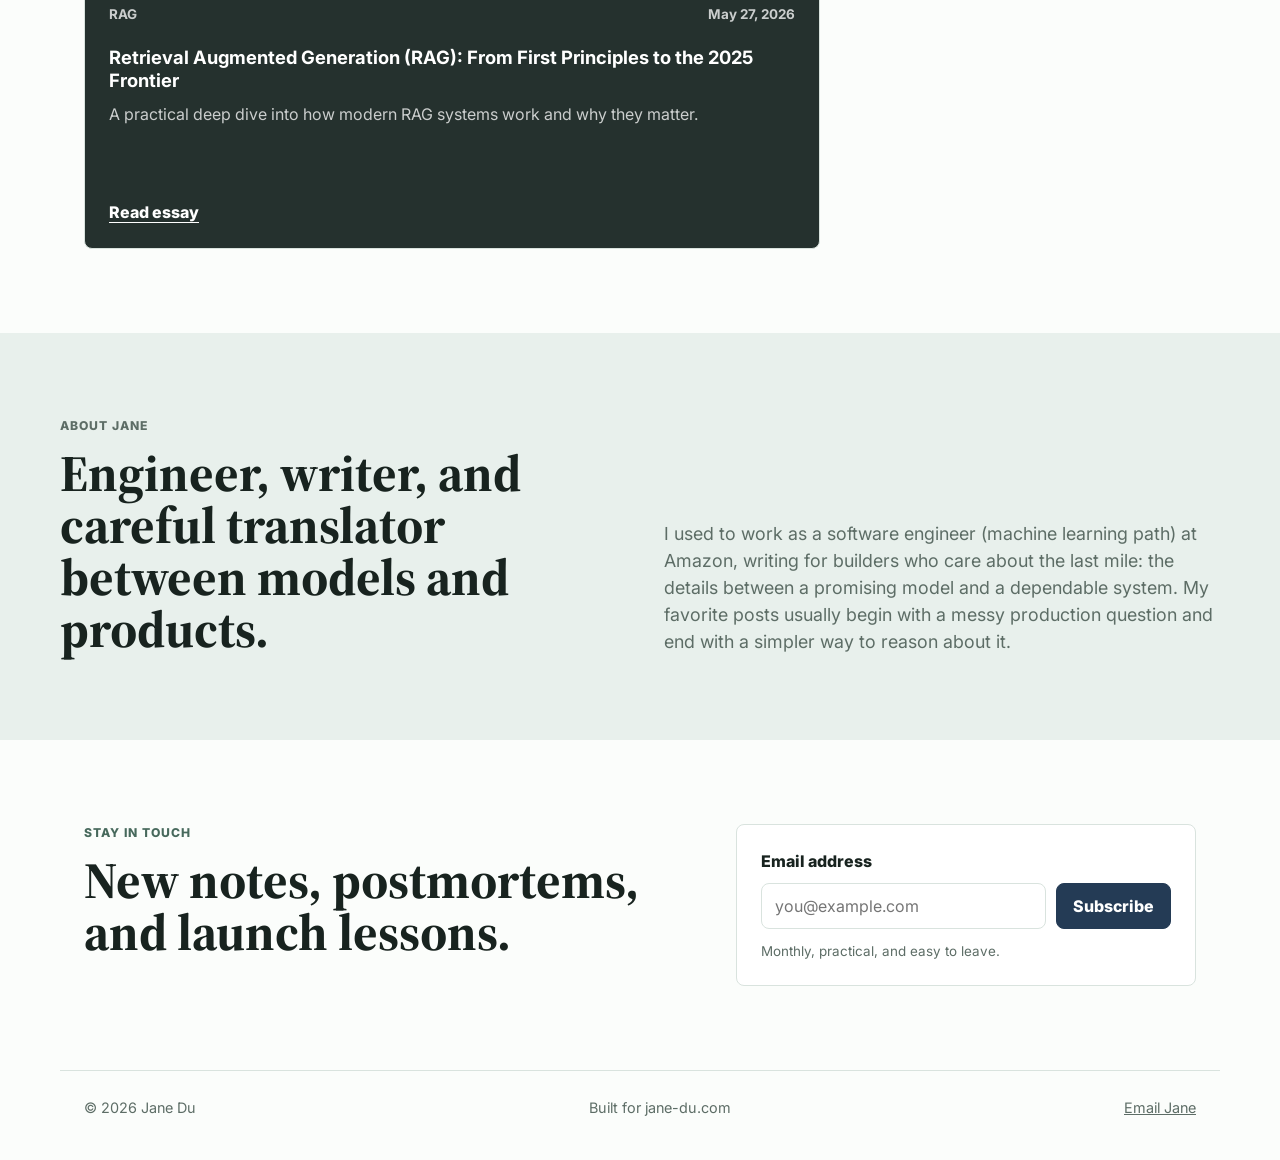
==== commit af4ec384: "Add ML lifecycle blog post and update writing index/homepage --- AGENT_METRICS --- Metrics-Version: " ====
--- a/index.html
+++ b/index.html
@@ -71,6 +71,17 @@
         <div class="post-grid">
           <article class="post-card featured">
             <div class="post-meta">
+              <span>Production ML</span>
+              <time datetime="2026-06-03">June 3, 2026</time>
+            </div>
+            <h3>The Machine Learning Lifecycle: Where Engineers Actually Spend Their Time</h3>
+            <p>
+              A practical view of the full ML lifecycle and where production engineers invest their time beyond training.
+            </p>
+            <a href="posts/ml-lifecycle-engineers-time.html">Read essay</a>
+          </article>
+          <article class="post-card featured">
+            <div class="post-meta">
               <span>RAG</span>
               <time datetime="2026-05-27">May 27, 2026</time>
             </div>
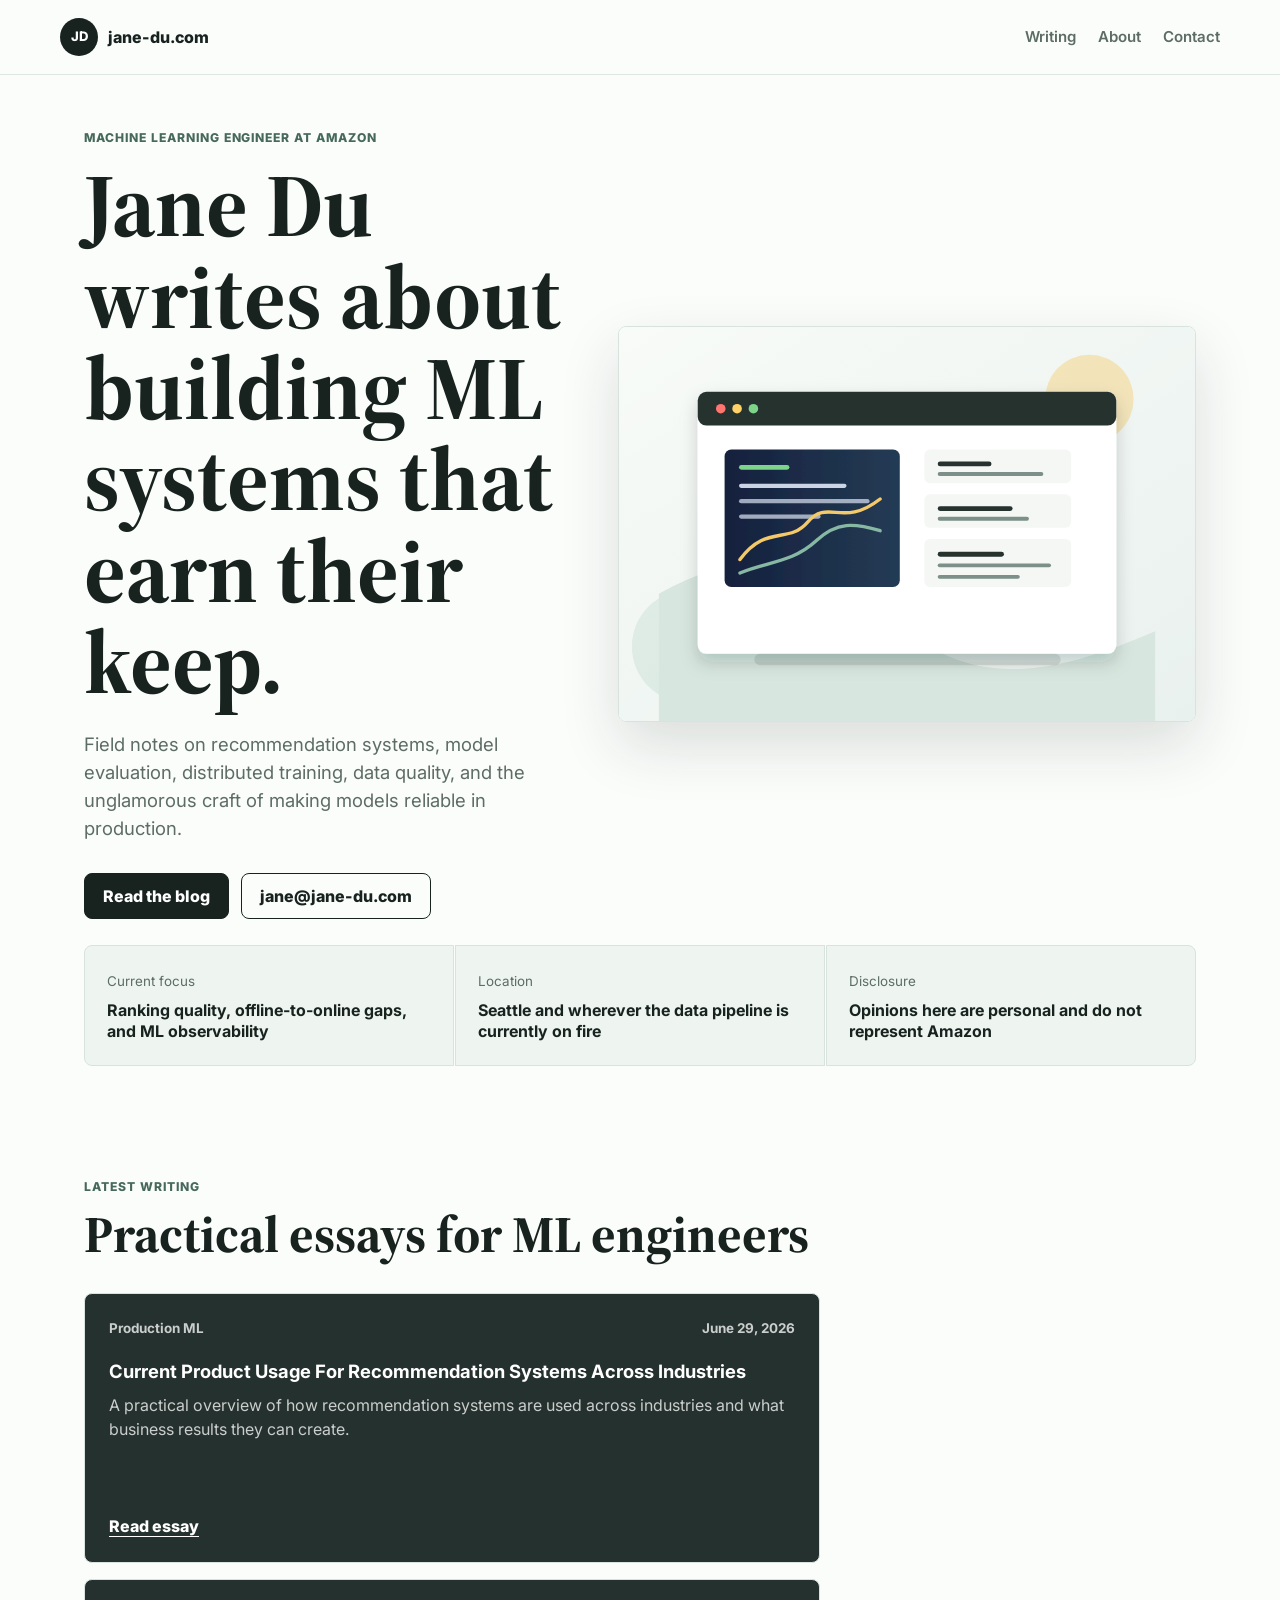
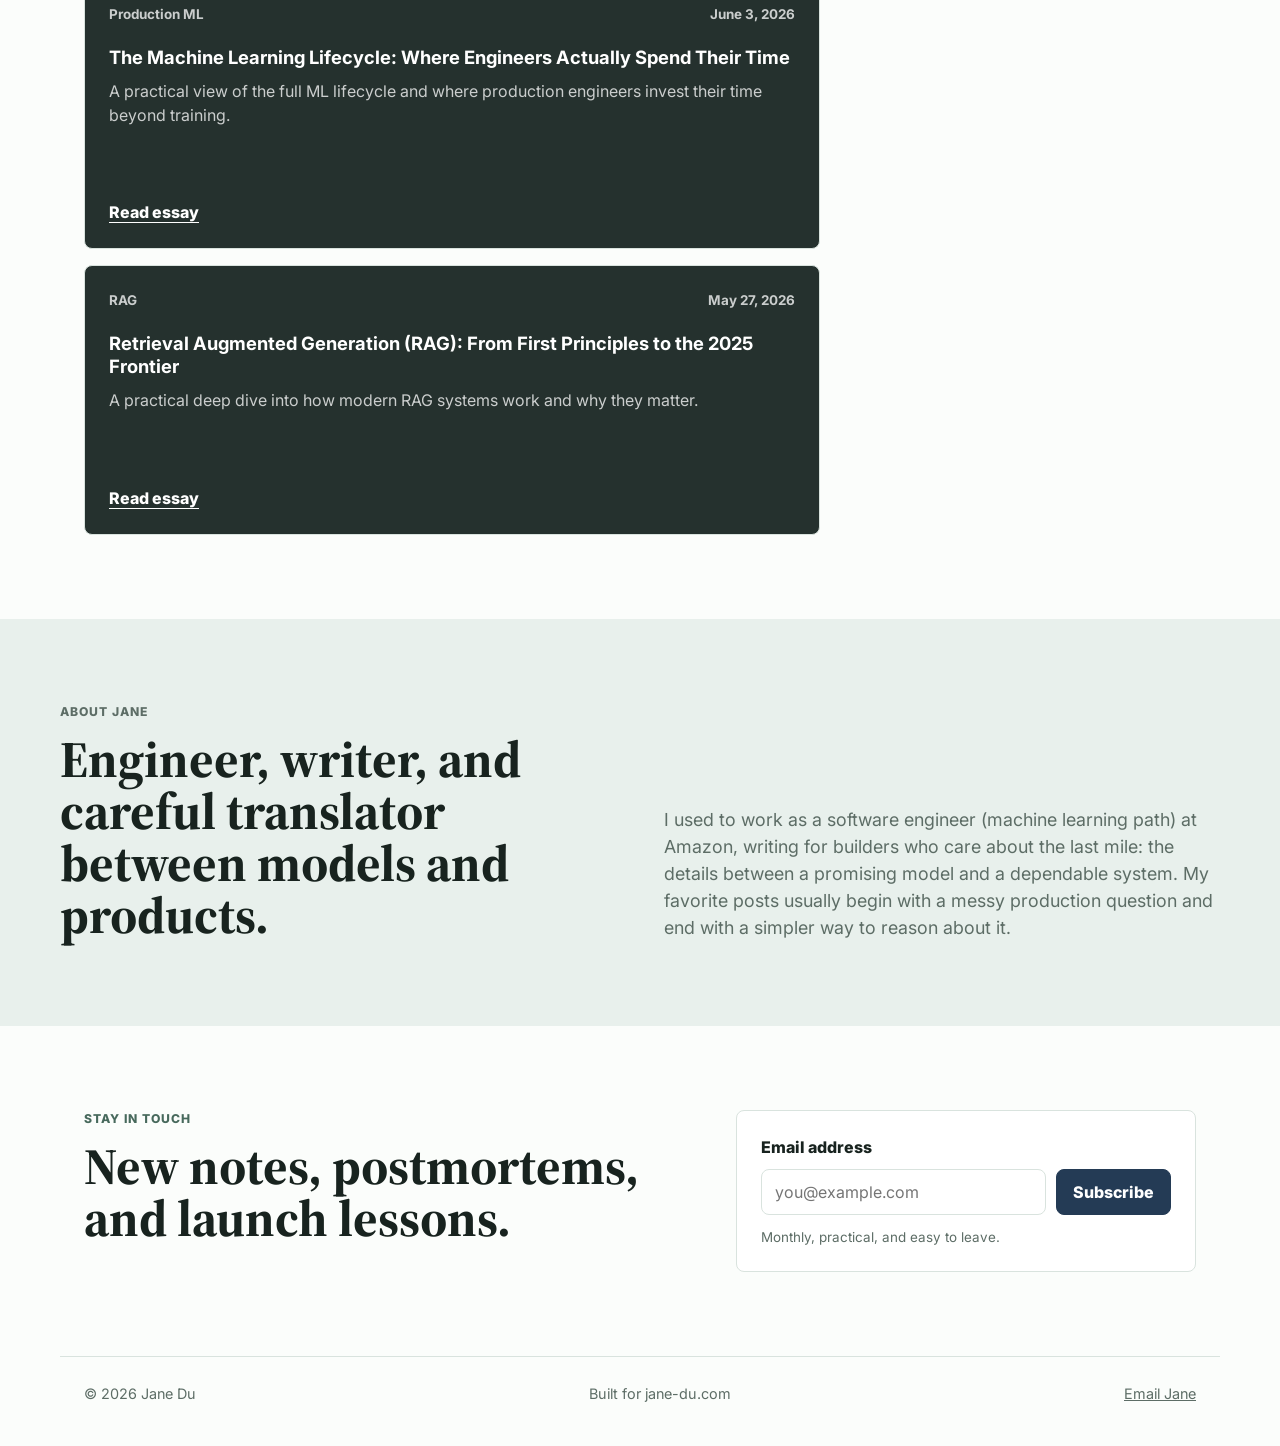
==== commit ddc033eb: "Update homepage and writing page with new Production ML post" ====
--- a/index.html
+++ b/index.html
@@ -72,6 +72,17 @@
           <article class="post-card featured">
             <div class="post-meta">
               <span>Production ML</span>
+              <time datetime="2026-06-29">June 29, 2026</time>
+            </div>
+            <h3>Current Product Usage For Recommendation Systems Across Industries</h3>
+            <p>
+              A practical overview of how recommendation systems are used across industries and what business results they can create.
+            </p>
+            <a href="posts/recommendation-system-by-industries.html">Read essay</a>
+          </article>
+          <article class="post-card featured">
+            <div class="post-meta">
+              <span>Production ML</span>
               <time datetime="2026-06-03">June 3, 2026</time>
             </div>
             <h3>The Machine Learning Lifecycle: Where Engineers Actually Spend Their Time</h3>
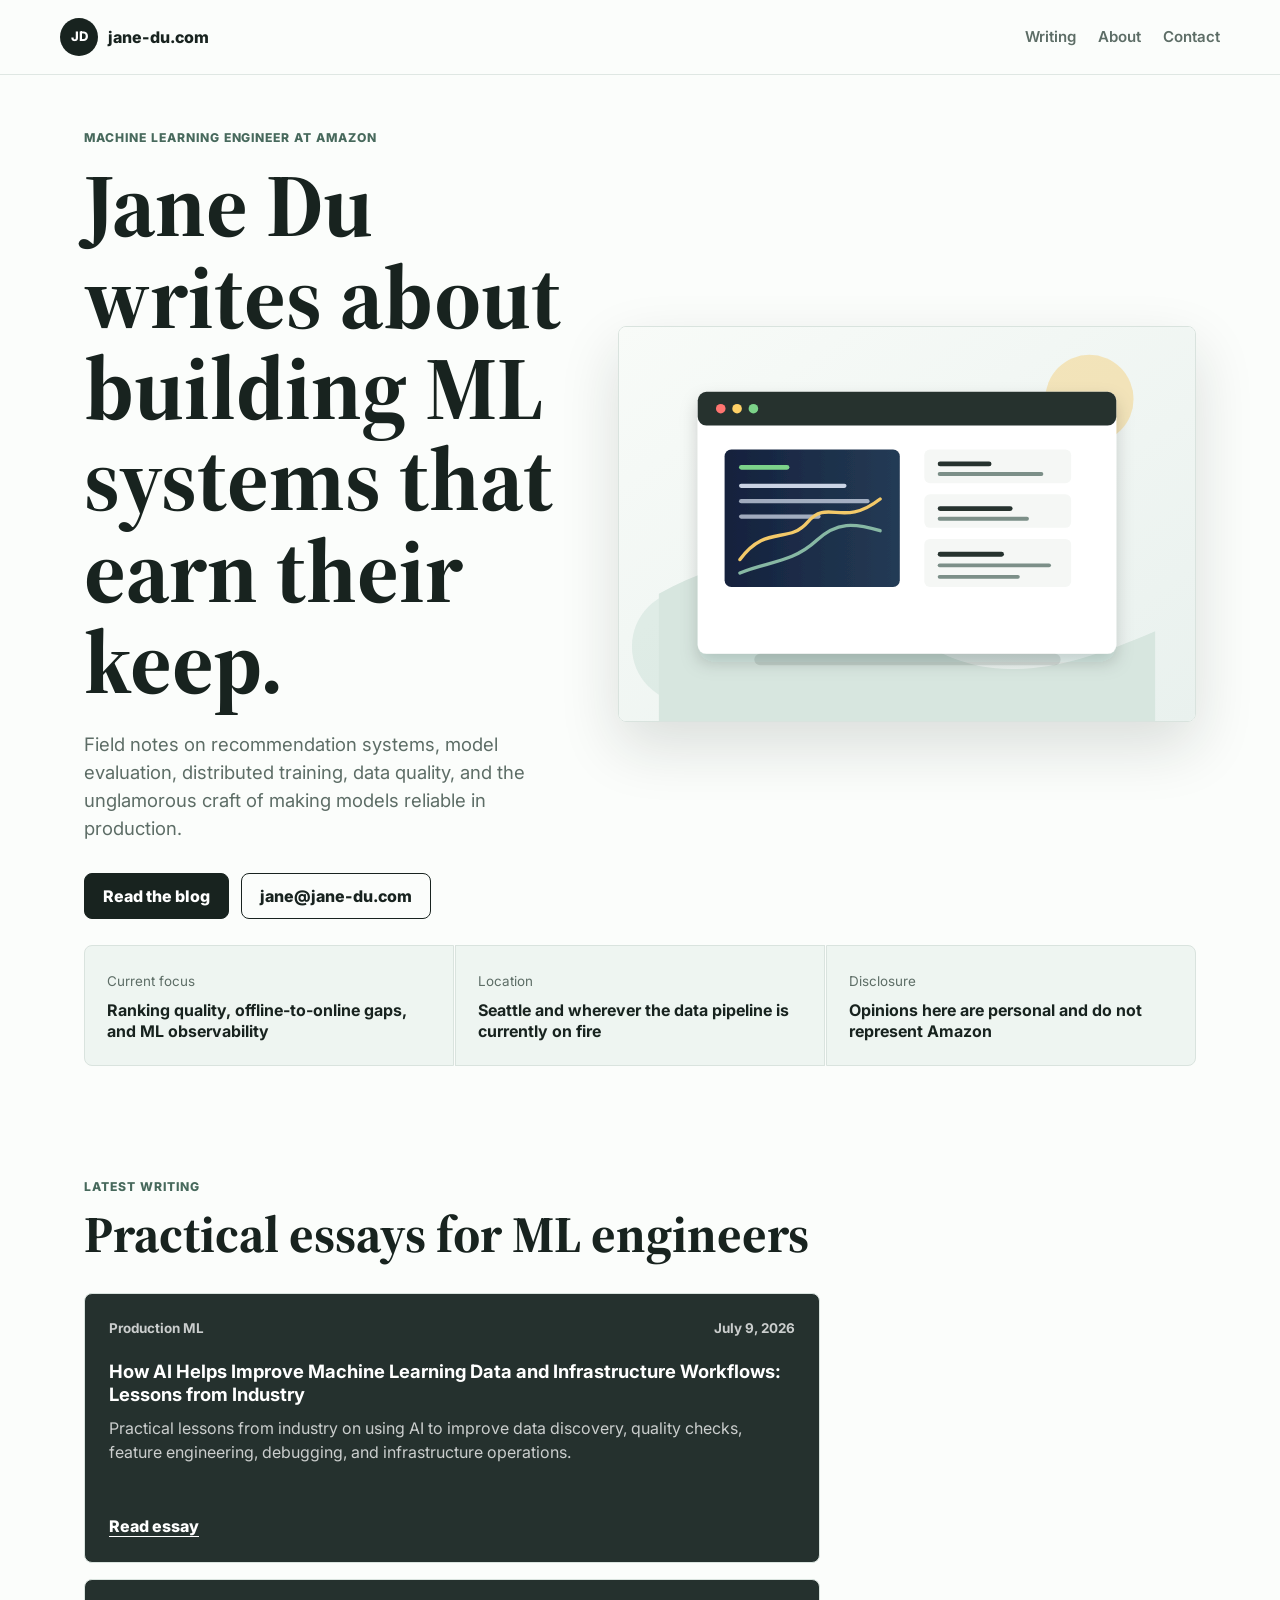
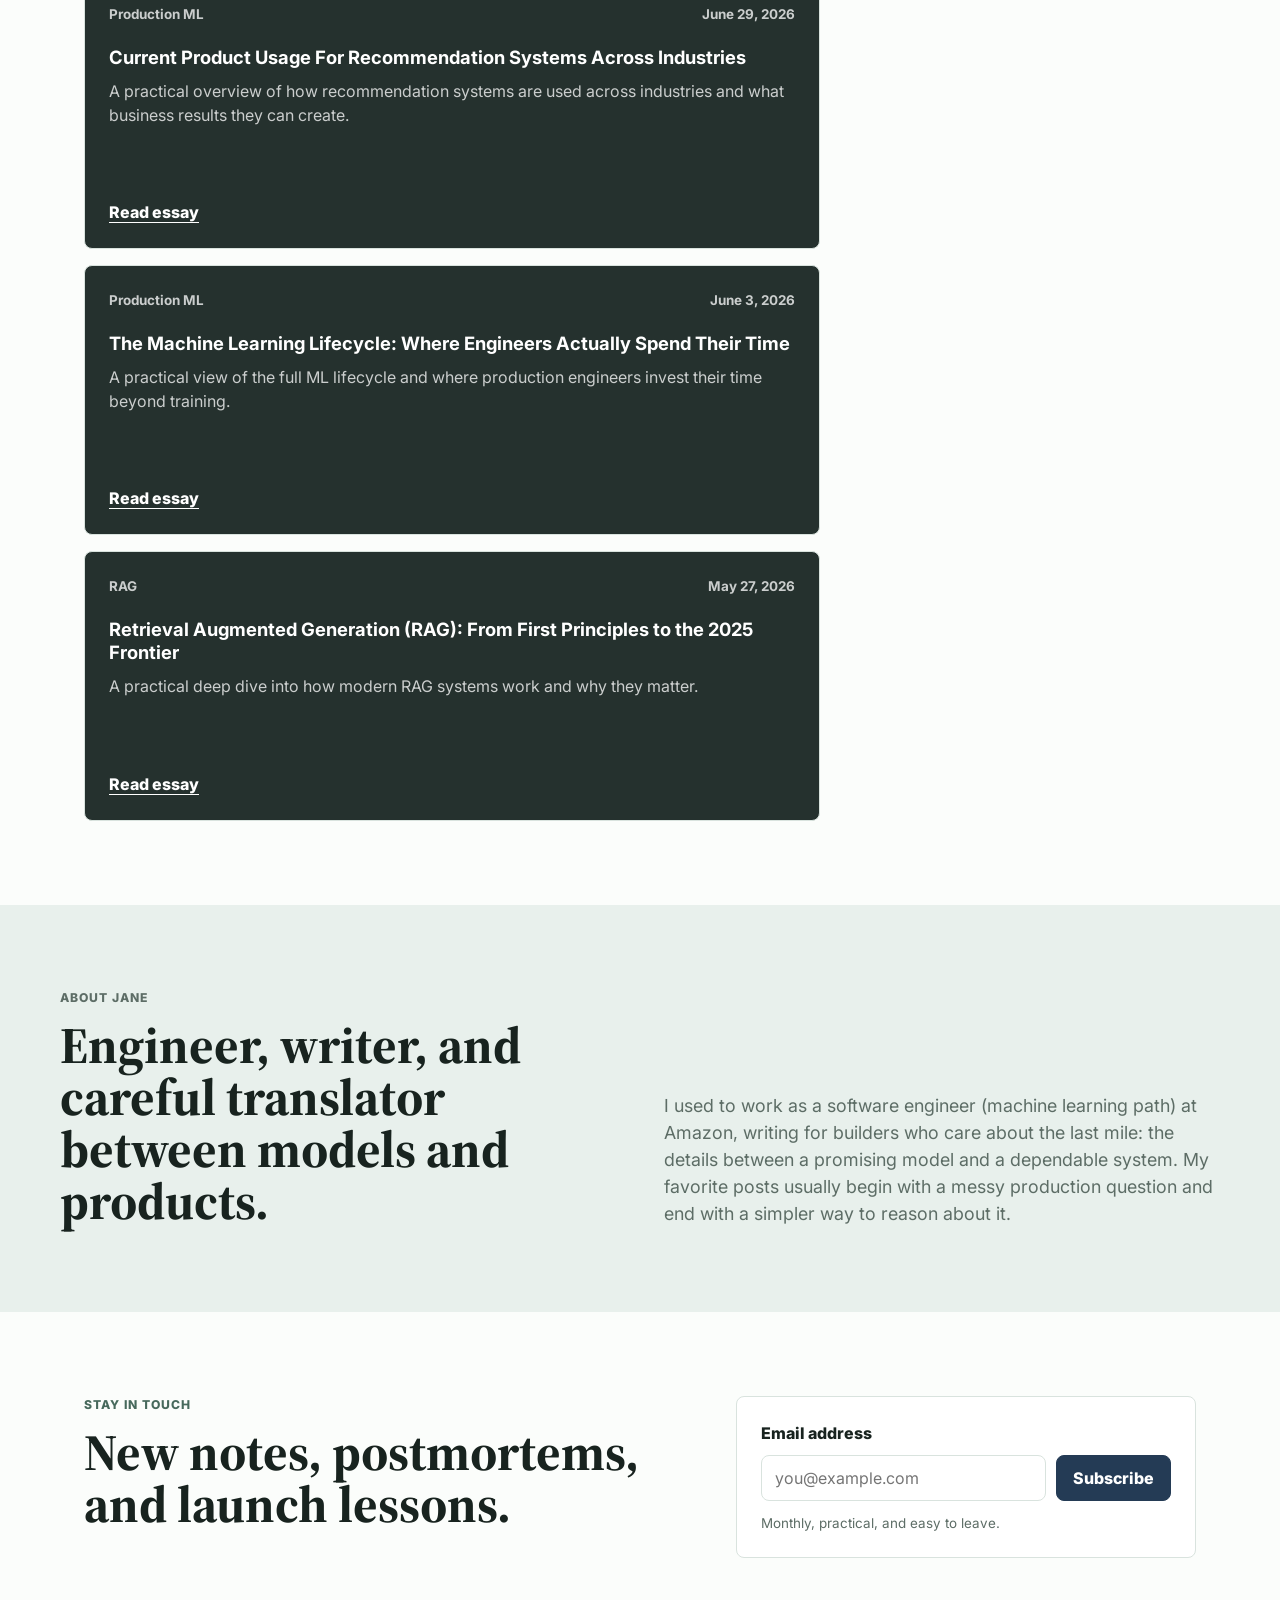
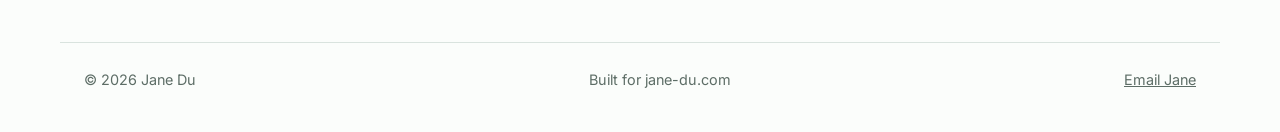
==== commit f347c1da: "Add new AI workflow blog post" ====
--- a/index.html
+++ b/index.html
@@ -69,6 +69,17 @@
           <h2>Practical essays for ML engineers</h2>
         </div>
         <div class="post-grid">
+          <article class="post-card featured">
+            <div class="post-meta">
+              <span>Production ML</span>
+              <time datetime="2026-07-09">July 9, 2026</time>
+            </div>
+            <h3>How AI Helps Improve Machine Learning Data and Infrastructure Workflows: Lessons from Industry</h3>
+            <p>
+              Practical lessons from industry on using AI to improve data discovery, quality checks, feature engineering, debugging, and infrastructure operations.
+            </p>
+            <a href="posts/ai-helps-improve-machine-learning-data-infrastructure-workflows.html">Read essay</a>
+          </article>
           <article class="post-card featured">
             <div class="post-meta">
               <span>Production ML</span>
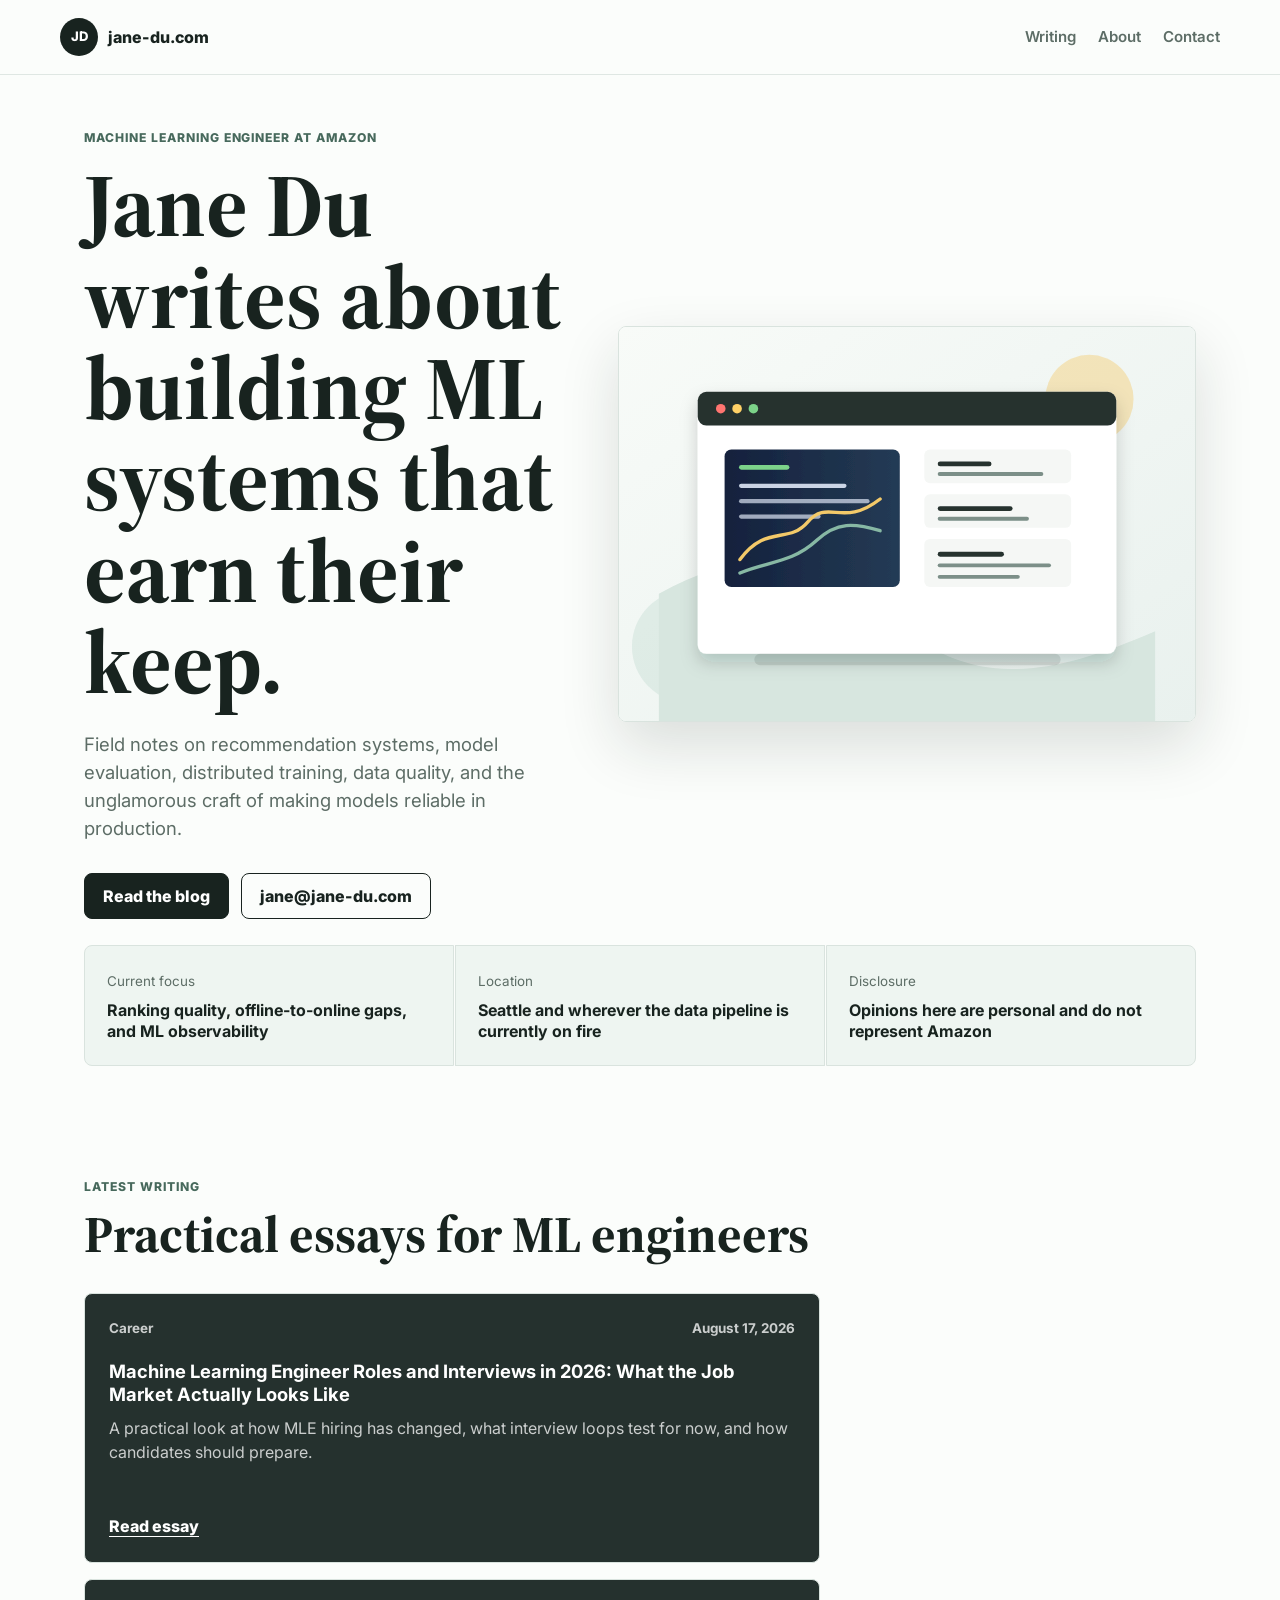
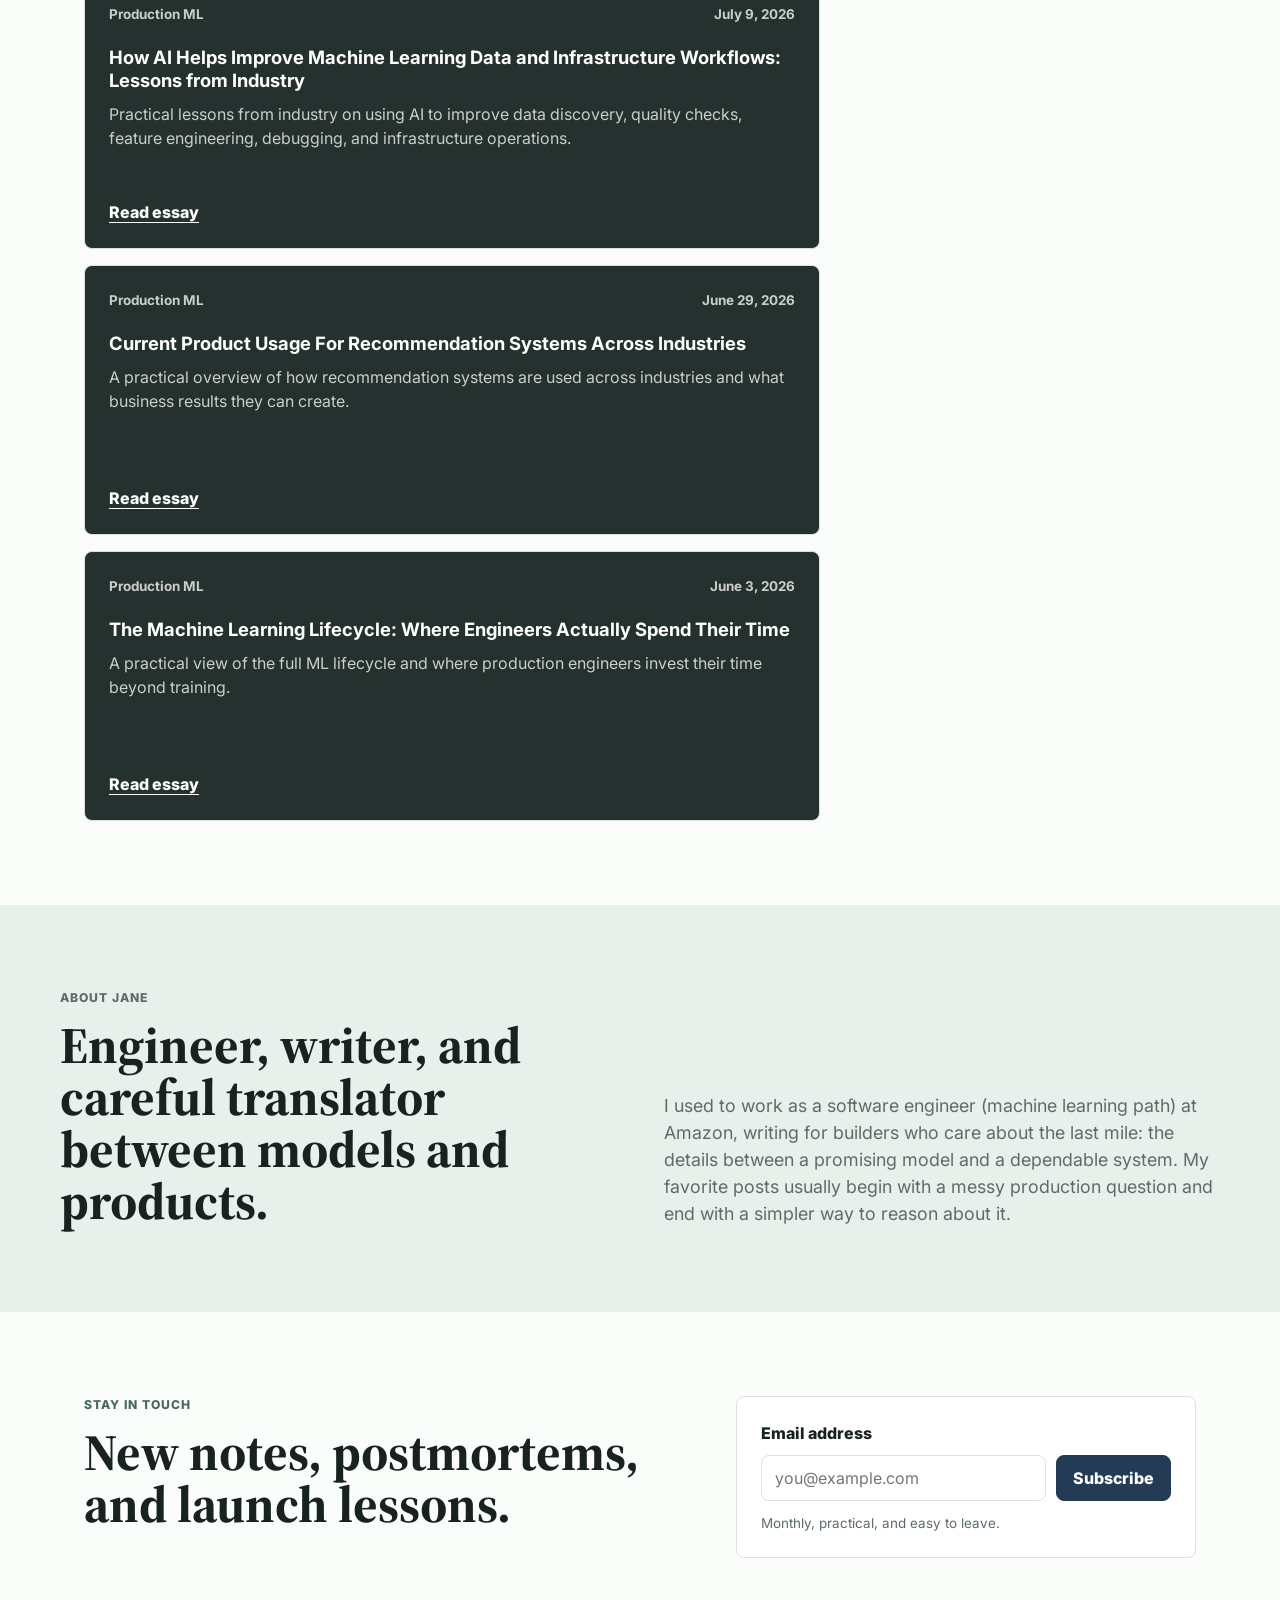
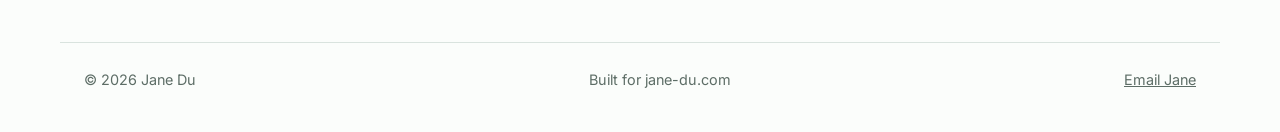
==== commit 5fc18b3d: "Add MLE job market and interviews blog post Covers how MLE hiring has broadened across applied ML, p" ====
--- a/index.html
+++ b/index.html
@@ -71,6 +71,17 @@
         <div class="post-grid">
           <article class="post-card featured">
             <div class="post-meta">
+              <span>Career</span>
+              <time datetime="2026-08-17">August 17, 2026</time>
+            </div>
+            <h3>Machine Learning Engineer Roles and Interviews in 2026: What the Job Market Actually Looks Like</h3>
+            <p>
+              A practical look at how MLE hiring has changed, what interview loops test for now, and how candidates should prepare.
+            </p>
+            <a href="posts/ml-engineer-job-market-interviews-2026.html">Read essay</a>
+          </article>
+          <article class="post-card featured">
+            <div class="post-meta">
               <span>Production ML</span>
               <time datetime="2026-07-09">July 9, 2026</time>
             </div>
@@ -101,17 +112,6 @@
               A practical view of the full ML lifecycle and where production engineers invest their time beyond training.
             </p>
             <a href="posts/ml-lifecycle-engineers-time.html">Read essay</a>
-          </article>
-          <article class="post-card featured">
-            <div class="post-meta">
-              <span>RAG</span>
-              <time datetime="2026-05-27">May 27, 2026</time>
-            </div>
-            <h3>Retrieval Augmented Generation (RAG): From First Principles to the 2025 Frontier</h3>
-            <p>
-              A practical deep dive into how modern RAG systems work and why they matter.
-            </p>
-            <a href="posts/retrieval-augmented-generation-rag.html">Read essay</a>
           </article>
         </div>
       </section>
